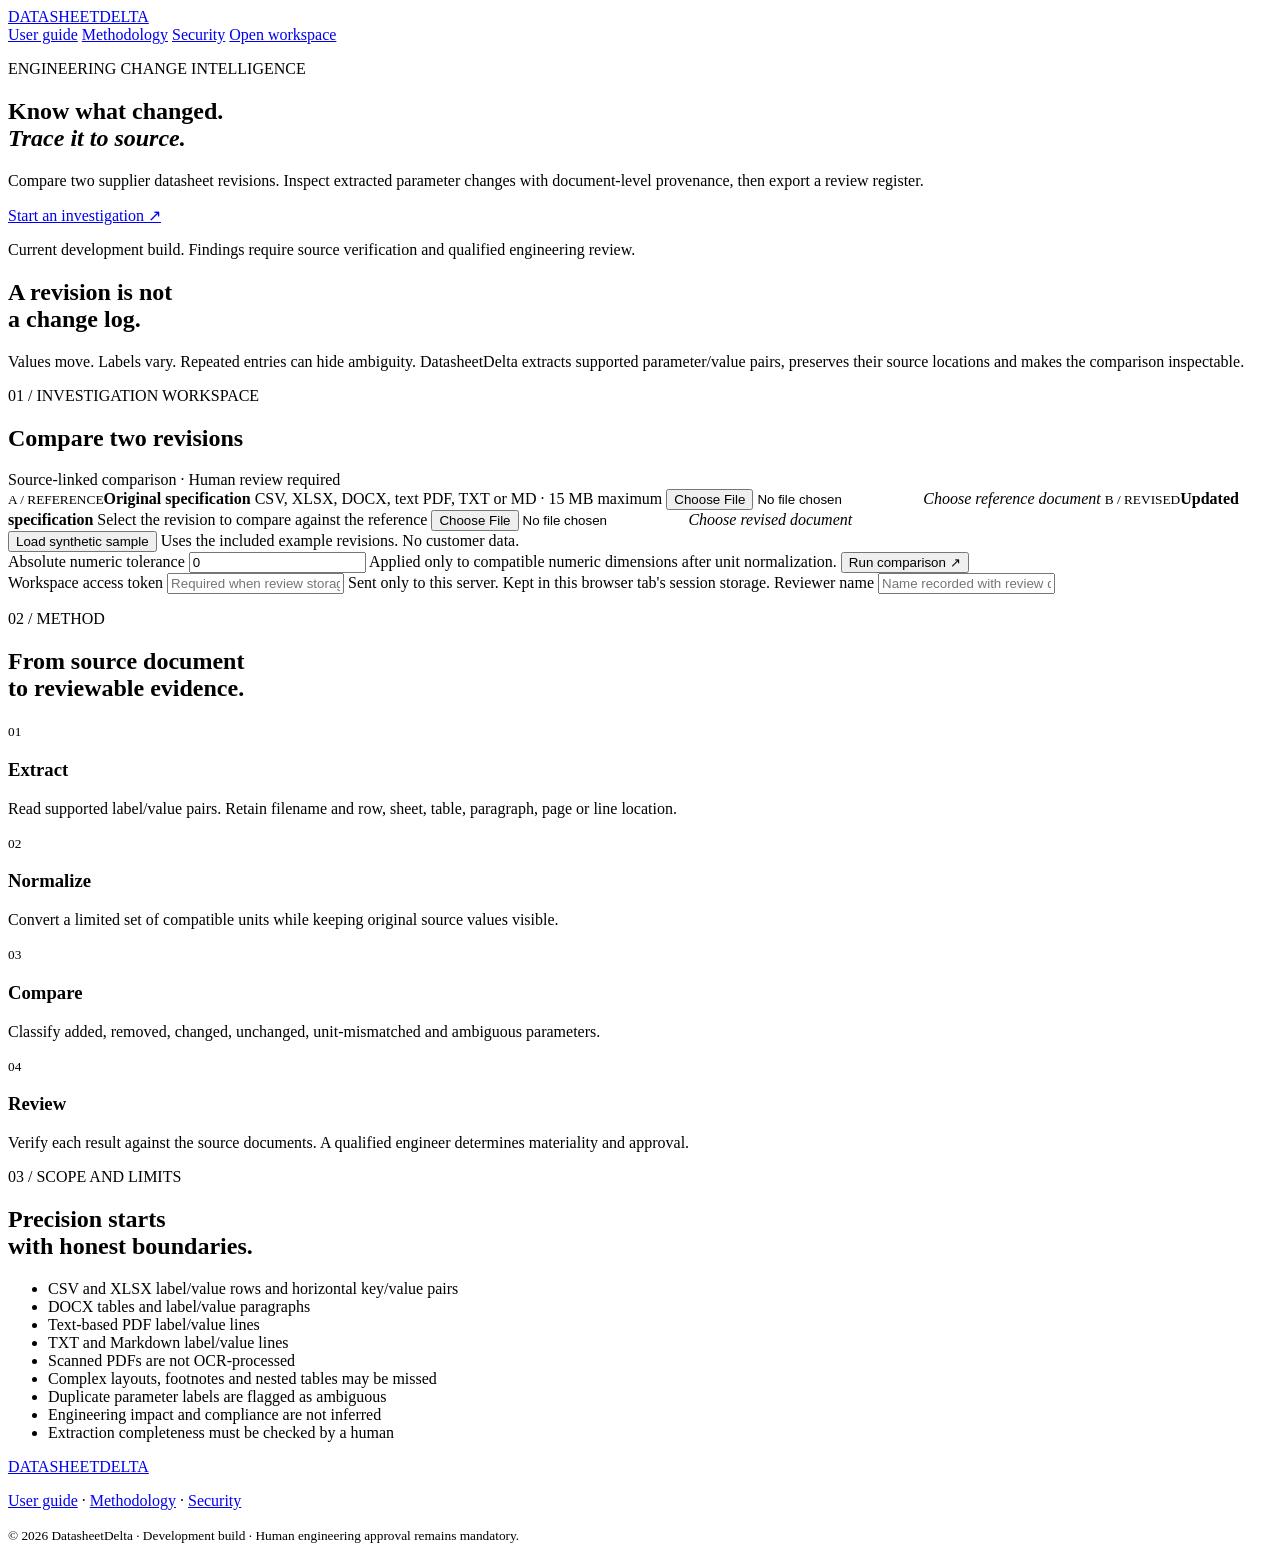
==== web/index.html @ 9d29e107 "Connect the product's documentation pages in global navigation" ====
<!doctype html>
<html lang="en">
<head>
  <meta charset="utf-8">
  <meta name="viewport" content="width=device-width,initial-scale=1">
  <meta name="description" content="Investigate engineering specification revisions with source-linked parameter comparisons.">
  <meta name="theme-color" content="#f3f0e7">
  <title>DatasheetDelta — Engineering Change Intelligence</title>
  <link rel="stylesheet" href="/styles.css">
</head>
<body>
<header>
  <a class="brand" href="/" aria-label="DatasheetDelta home">DATASHEET<span>DELTA</span></a>
  <nav aria-label="Main navigation">
    <a href="/guide.html">User guide</a>
    <a href="/methodology.html">Methodology</a>
    <a href="/security.html">Security</a>
    <a class="nav-cta" href="#workspace">Open workspace</a>
  </nav>
</header>
<main>
  <section class="hero">
    <p class="eyebrow">ENGINEERING CHANGE INTELLIGENCE</p>
    <h1>Know what changed.<br><i>Trace it to source.</i></h1>
    <p class="lede">Compare two supplier datasheet revisions. Inspect extracted parameter changes with document-level provenance, then export a review register.</p>
    <a class="primary" href="#workspace">Start an investigation ↗</a>
    <p class="micro">Current development build. Findings require source verification and qualified engineering review.</p>
  </section>

  <section class="statement">
    <h2>A revision is not<br>a change log.</h2>
    <p>Values move. Labels vary. Repeated entries can hide ambiguity. DatasheetDelta extracts supported parameter/value pairs, preserves their source locations and makes the comparison inspectable.</p>
  </section>

  <section id="workspace" class="workspace">
    <div class="section-head">
      <div><p class="eyebrow">01 / INVESTIGATION WORKSPACE</p><h2>Compare two revisions</h2></div>
      <span class="status">Source-linked comparison · Human review required</span>
    </div>
    <form id="form">
      <div class="uploads">
        <label class="upload">
          <small>A / REFERENCE</small><b>Original specification</b>
          <span>CSV, XLSX, DOCX, text PDF, TXT or MD · 15 MB maximum</span>
          <input name="reference" type="file" required accept=".csv,.xlsx,.docx,.pdf,.txt,.md">
          <em>Choose reference document</em>
        </label>
        <label class="upload">
          <small>B / REVISED</small><b>Updated specification</b>
          <span>Select the revision to compare against the reference</span>
          <input name="revised" type="file" required accept=".csv,.xlsx,.docx,.pdf,.txt,.md">
          <em>Choose revised document</em>
        </label>
      </div>
      <div class="sample-row">
        <button id="load-sample" type="button">Load synthetic sample</button>
        <span class="micro">Uses the included example revisions. No customer data.</span>
      </div>
      <div class="controls">
        <label>Absolute numeric tolerance
          <input name="tolerance" type="number" min="0" step="any" value="0" inputmode="decimal">
          <span class="micro">Applied only to compatible numeric dimensions after unit normalization.</span>
        </label>
        <button class="primary" type="submit">Run comparison ↗</button>
      </div>
      <div class="review-access">
        <label>Workspace access token
          <input id="access-token" type="password" autocomplete="off" placeholder="Required when review storage is enabled">
          <span class="micro">Sent only to this server. Kept in this browser tab's session storage.</span>
        </label>
        <label>Reviewer name
          <input id="reviewer-name" type="text" maxlength="120" placeholder="Name recorded with review decisions">
        </label>
      </div>
    </form>
    <p id="progress" role="status" aria-live="polite" hidden>Extracting supported fields and comparing evidence…</p>
    <p id="error" class="error" role="alert" hidden></p>
    <section id="results" aria-live="polite" hidden></section>
  </section>

  <section id="method" class="method">
    <p class="eyebrow">02 / METHOD</p>
    <h2>From source document<br>to reviewable evidence.</h2>
    <div class="steps">
      <article><small>01</small><h3>Extract</h3><p>Read supported label/value pairs. Retain filename and row, sheet, table, paragraph, page or line location.</p></article>
      <article><small>02</small><h3>Normalize</h3><p>Convert a limited set of compatible units while keeping original source values visible.</p></article>
      <article><small>03</small><h3>Compare</h3><p>Classify added, removed, changed, unchanged, unit-mismatched and ambiguous parameters.</p></article>
      <article><small>04</small><h3>Review</h3><p>Verify each result against the source documents. A qualified engineer determines materiality and approval.</p></article>
    </div>
  </section>

  <section id="scope" class="scope">
    <div><p class="eyebrow">03 / SCOPE AND LIMITS</p><h2>Precision starts<br>with honest boundaries.</h2></div>
    <ul>
      <li>CSV and XLSX label/value rows and horizontal key/value pairs</li>
      <li>DOCX tables and label/value paragraphs</li>
      <li>Text-based PDF label/value lines</li>
      <li>TXT and Markdown label/value lines</li>
      <li>Scanned PDFs are not OCR-processed</li>
      <li>Complex layouts, footnotes and nested tables may be missed</li>
      <li>Duplicate parameter labels are flagged as ambiguous</li>
      <li>Engineering impact and compliance are not inferred</li>
      <li>Extraction completeness must be checked by a human</li>
    </ul>
  </section>
</main>
<footer>
  <a class="brand" href="/">DATASHEET<span>DELTA</span></a>
  <p><a href="/guide.html">User guide</a> · <a href="/methodology.html">Methodology</a> · <a href="/security.html">Security</a></p>
  <small>© 2026 DatasheetDelta · Development build · Human engineering approval remains mandatory.</small>
</footer>
<script src="/app.js" defer></script>
</body>
</html>
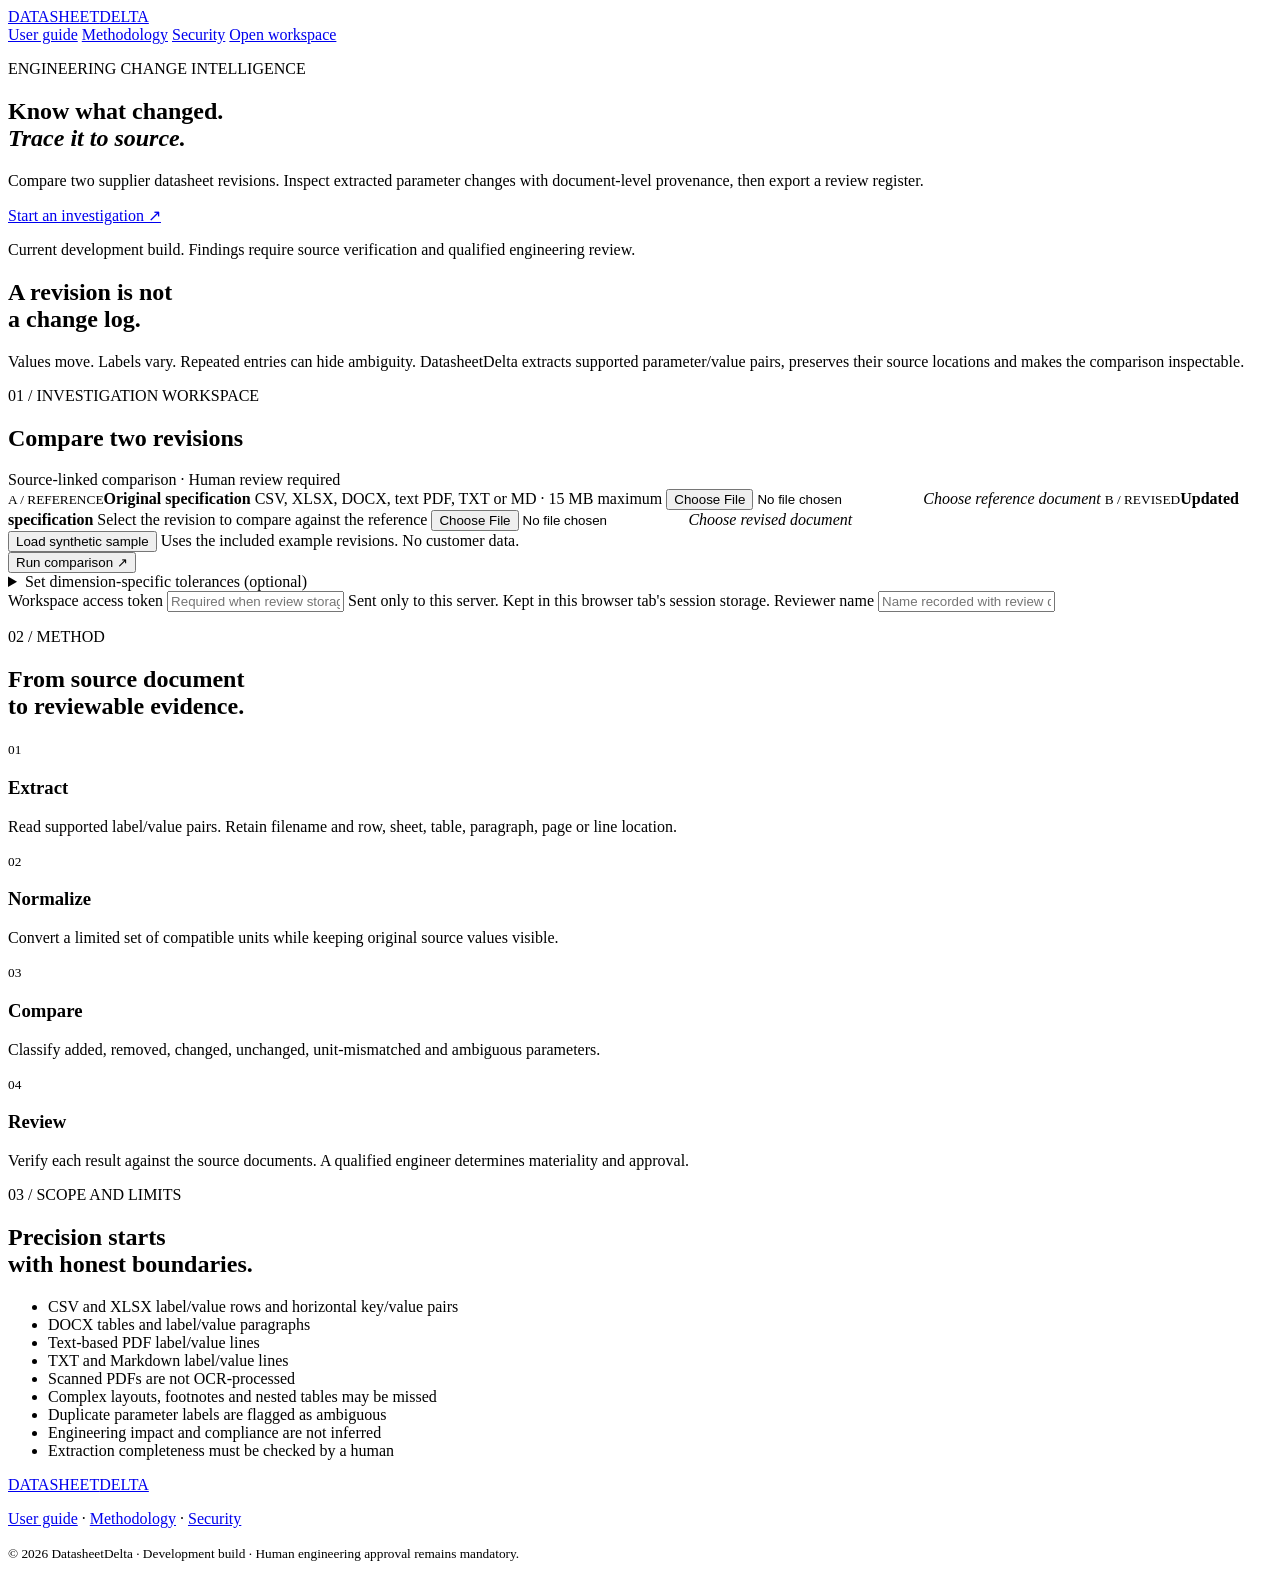
==== commit d0b49baf: "Replace misleading global tolerance with per-dimension controls" ====
--- a/web/index.html
+++ b/web/index.html
@@ -57,12 +57,24 @@
         <span class="micro">Uses the included example revisions. No customer data.</span>
       </div>
       <div class="controls">
-        <label>Absolute numeric tolerance
-          <input name="tolerance" type="number" min="0" step="any" value="0" inputmode="decimal">
-          <span class="micro">Applied only to compatible numeric dimensions after unit normalization.</span>
-        </label>
         <button class="primary" type="submit">Run comparison ↗</button>
       </div>
+      <details class="tolerance-settings">
+        <summary>Set dimension-specific tolerances (optional)</summary>
+        <p class="micro">Default is exact comparison. Tolerances apply only within the selected dimension; units shown are the normalization base units.</p>
+        <div class="tolerance-grid">
+          <label>Length · mm<input type="number" min="0" step="any" value="0" data-dimension-tolerance="length"></label>
+          <label>Pressure · Pa<input type="number" min="0" step="any" value="0" data-dimension-tolerance="pressure"></label>
+          <label>Voltage · V<input type="number" min="0" step="any" value="0" data-dimension-tolerance="voltage"></label>
+          <label>Current · A<input type="number" min="0" step="any" value="0" data-dimension-tolerance="current"></label>
+          <label>Power · W<input type="number" min="0" step="any" value="0" data-dimension-tolerance="power"></label>
+          <label>Frequency · Hz<input type="number" min="0" step="any" value="0" data-dimension-tolerance="frequency"></label>
+          <label>Mass · kg<input type="number" min="0" step="any" value="0" data-dimension-tolerance="mass"></label>
+          <label>Temperature · °C<input type="number" min="0" step="any" value="0" data-dimension-tolerance="temperature"></label>
+          <label>Percentage · points<input type="number" min="0" step="any" value="0" data-dimension-tolerance="percentage"></label>
+          <label>Unitless<input type="number" min="0" step="any" value="0" data-dimension-tolerance="unitless"></label>
+        </div>
+      </details>
       <div class="review-access">
         <label>Workspace access token
           <input id="access-token" type="password" autocomplete="off" placeholder="Required when review storage is enabled">
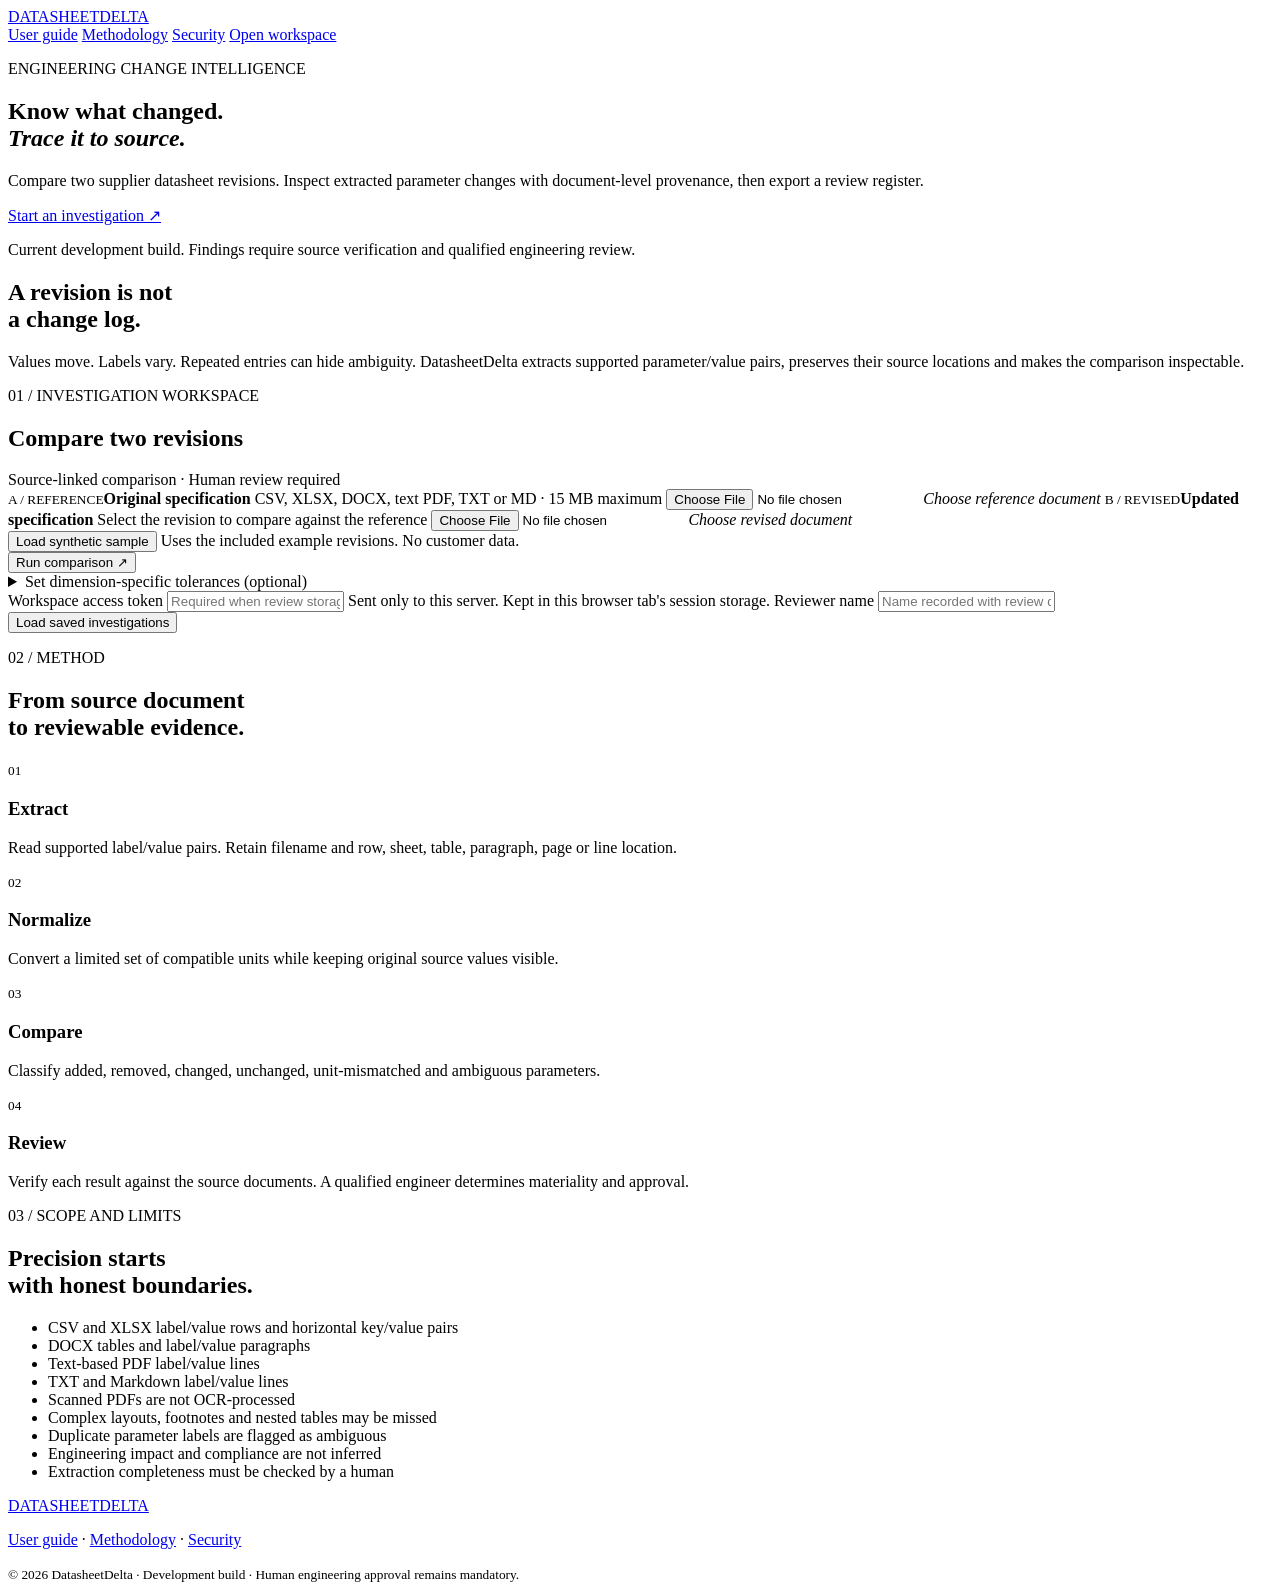
==== commit 52b23250: "Add a saved-investigations panel to the workspace" ====
--- a/web/index.html
+++ b/web/index.html
@@ -84,6 +84,10 @@
           <input id="reviewer-name" type="text" maxlength="120" placeholder="Name recorded with review decisions">
         </label>
       </div>
+      <div class="saved-investigations">
+        <button id="list-saved" type="button">Load saved investigations</button>
+        <div id="saved-list" hidden></div>
+      </div>
     </form>
     <p id="progress" role="status" aria-live="polite" hidden>Extracting supported fields and comparing evidence…</p>
     <p id="error" class="error" role="alert" hidden></p>
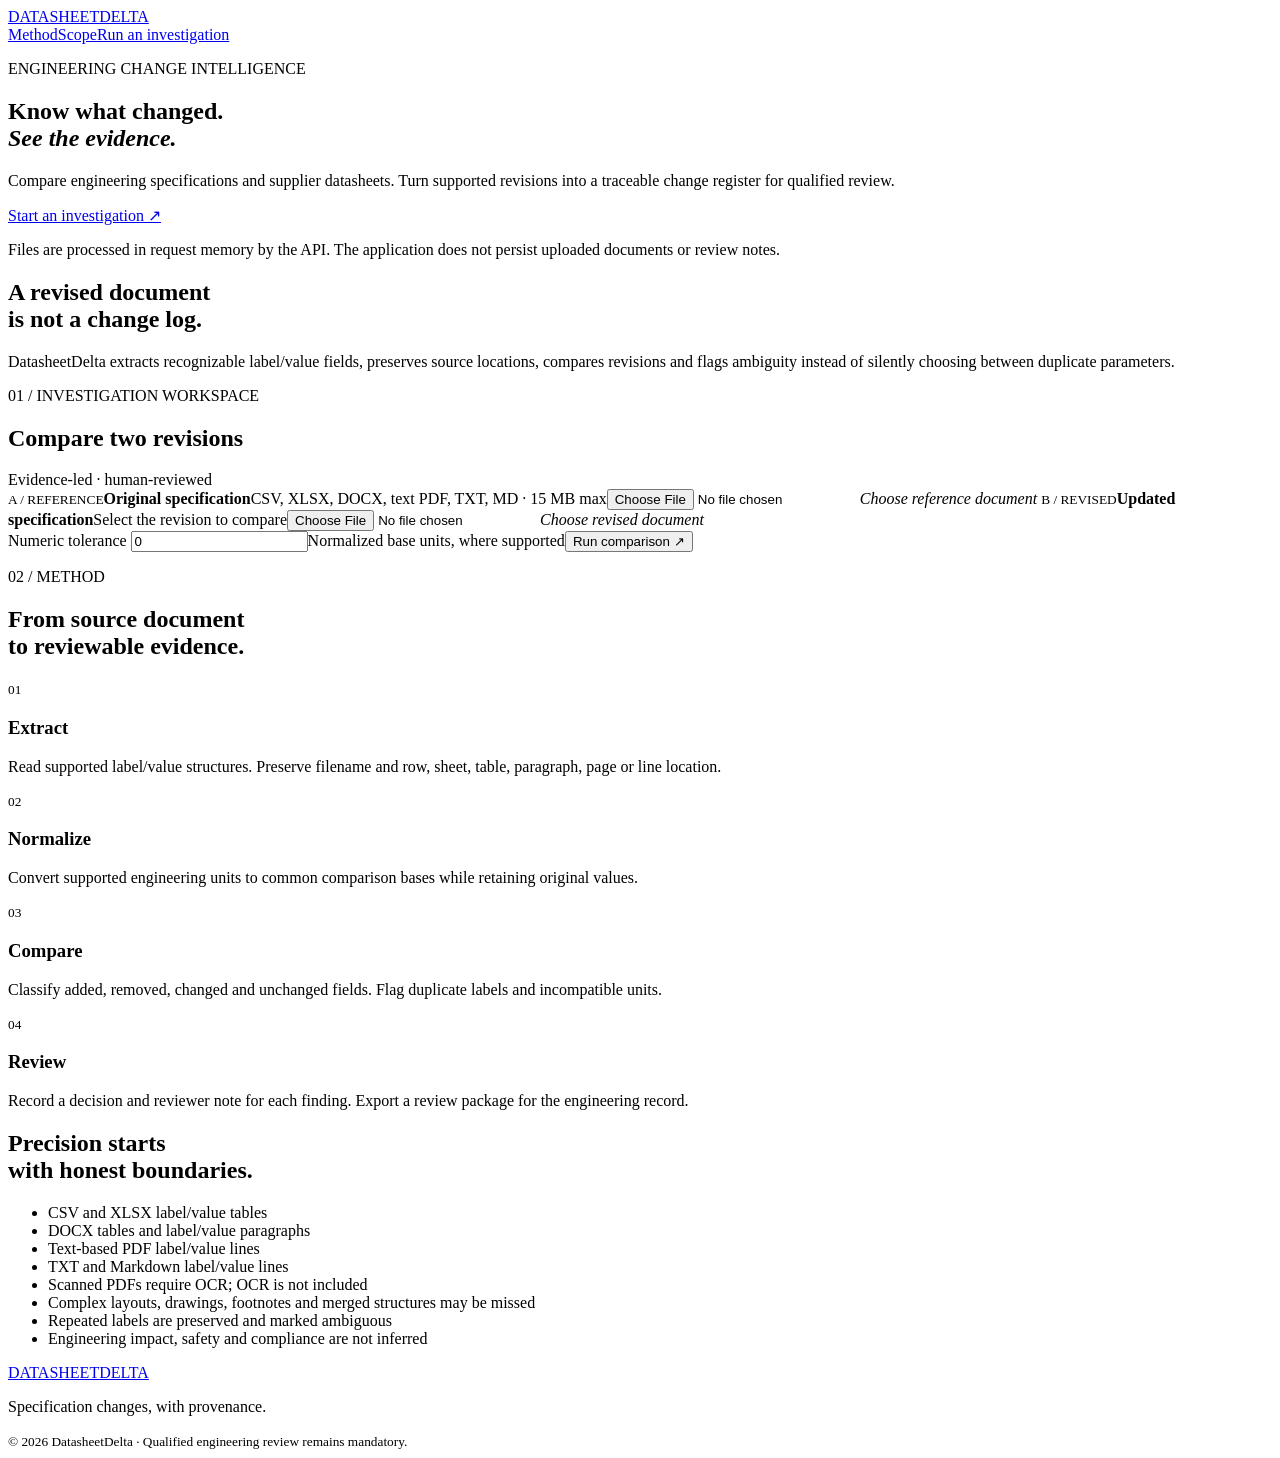
==== commit 232c9702: "Build evidence review workspace and annotated export" ====
--- a/web/index.html
+++ b/web/index.html
@@ -3,128 +3,47 @@
 <head>
   <meta charset="utf-8">
   <meta name="viewport" content="width=device-width,initial-scale=1">
-  <meta name="description" content="Investigate engineering specification revisions with source-linked parameter comparisons.">
+  <meta name="description" content="Evidence-led engineering specification revision comparison with traceable findings and human review.">
   <meta name="theme-color" content="#f3f0e7">
   <title>DatasheetDelta — Engineering Change Intelligence</title>
   <link rel="stylesheet" href="/styles.css">
 </head>
 <body>
-<header>
-  <a class="brand" href="/" aria-label="DatasheetDelta home">DATASHEET<span>DELTA</span></a>
-  <nav aria-label="Main navigation">
-    <a href="/guide.html">User guide</a>
-    <a href="/methodology.html">Methodology</a>
-    <a href="/security.html">Security</a>
-    <a class="nav-cta" href="#workspace">Open workspace</a>
-  </nav>
-</header>
+<header><a class="brand" href="/">DATASHEET<span>DELTA</span></a><nav><a href="#method">Method</a><a href="#scope">Scope</a><a class="nav-cta" href="#workspace">Run an investigation</a></nav></header>
 <main>
   <section class="hero">
     <p class="eyebrow">ENGINEERING CHANGE INTELLIGENCE</p>
-    <h1>Know what changed.<br><i>Trace it to source.</i></h1>
-    <p class="lede">Compare two supplier datasheet revisions. Inspect extracted parameter changes with document-level provenance, then export a review register.</p>
+    <h1>Know what changed.<br><i>See the evidence.</i></h1>
+    <p class="lede">Compare engineering specifications and supplier datasheets. Turn supported revisions into a traceable change register for qualified review.</p>
     <a class="primary" href="#workspace">Start an investigation ↗</a>
-    <p class="micro">Current development build. Findings require source verification and qualified engineering review.</p>
+    <p class="micro">Files are processed in request memory by the API. The application does not persist uploaded documents or review notes.</p>
   </section>
-
-  <section class="statement">
-    <h2>A revision is not<br>a change log.</h2>
-    <p>Values move. Labels vary. Repeated entries can hide ambiguity. DatasheetDelta extracts supported parameter/value pairs, preserves their source locations and makes the comparison inspectable.</p>
-  </section>
-
+  <section class="statement"><h2>A revised document<br>is not a change log.</h2><p>DatasheetDelta extracts recognizable label/value fields, preserves source locations, compares revisions and flags ambiguity instead of silently choosing between duplicate parameters.</p></section>
   <section id="workspace" class="workspace">
-    <div class="section-head">
-      <div><p class="eyebrow">01 / INVESTIGATION WORKSPACE</p><h2>Compare two revisions</h2></div>
-      <span class="status">Source-linked comparison · Human review required</span>
-    </div>
+    <div class="section-head"><div><p class="eyebrow">01 / INVESTIGATION WORKSPACE</p><h2>Compare two revisions</h2></div><span class="status">Evidence-led · human-reviewed</span></div>
     <form id="form">
       <div class="uploads">
-        <label class="upload">
-          <small>A / REFERENCE</small><b>Original specification</b>
-          <span>CSV, XLSX, DOCX, text PDF, TXT or MD · 15 MB maximum</span>
-          <input name="reference" type="file" required accept=".csv,.xlsx,.docx,.pdf,.txt,.md">
-          <em>Choose reference document</em>
-        </label>
-        <label class="upload">
-          <small>B / REVISED</small><b>Updated specification</b>
-          <span>Select the revision to compare against the reference</span>
-          <input name="revised" type="file" required accept=".csv,.xlsx,.docx,.pdf,.txt,.md">
-          <em>Choose revised document</em>
-        </label>
+        <label class="upload"><small>A / REFERENCE</small><b>Original specification</b><span>CSV, XLSX, DOCX, text PDF, TXT, MD · 15 MB max</span><input name="reference" type="file" required accept=".csv,.xlsx,.docx,.pdf,.txt,.md"><em>Choose reference document</em></label>
+        <label class="upload"><small>B / REVISED</small><b>Updated specification</b><span>Select the revision to compare</span><input name="revised" type="file" required accept=".csv,.xlsx,.docx,.pdf,.txt,.md"><em>Choose revised document</em></label>
       </div>
-      <div class="sample-row">
-        <button id="load-sample" type="button">Load synthetic sample</button>
-        <span class="micro">Uses the included example revisions. No customer data.</span>
-      </div>
-      <div class="controls">
-        <button class="primary" type="submit">Run comparison ↗</button>
-      </div>
-      <details class="tolerance-settings">
-        <summary>Set dimension-specific tolerances (optional)</summary>
-        <p class="micro">Default is exact comparison. Tolerances apply only within the selected dimension; units shown are the normalization base units.</p>
-        <div class="tolerance-grid">
-          <label>Length · mm<input type="number" min="0" step="any" value="0" data-dimension-tolerance="length"></label>
-          <label>Pressure · Pa<input type="number" min="0" step="any" value="0" data-dimension-tolerance="pressure"></label>
-          <label>Voltage · V<input type="number" min="0" step="any" value="0" data-dimension-tolerance="voltage"></label>
-          <label>Current · A<input type="number" min="0" step="any" value="0" data-dimension-tolerance="current"></label>
-          <label>Power · W<input type="number" min="0" step="any" value="0" data-dimension-tolerance="power"></label>
-          <label>Frequency · Hz<input type="number" min="0" step="any" value="0" data-dimension-tolerance="frequency"></label>
-          <label>Mass · kg<input type="number" min="0" step="any" value="0" data-dimension-tolerance="mass"></label>
-          <label>Temperature · °C<input type="number" min="0" step="any" value="0" data-dimension-tolerance="temperature"></label>
-          <label>Percentage · points<input type="number" min="0" step="any" value="0" data-dimension-tolerance="percentage"></label>
-          <label>Unitless<input type="number" min="0" step="any" value="0" data-dimension-tolerance="unitless"></label>
-        </div>
-      </details>
-      <div class="review-access">
-        <label>Workspace access token
-          <input id="access-token" type="password" autocomplete="off" placeholder="Required when review storage is enabled">
-          <span class="micro">Sent only to this server. Kept in this browser tab's session storage.</span>
-        </label>
-        <label>Reviewer name
-          <input id="reviewer-name" type="text" maxlength="120" placeholder="Name recorded with review decisions">
-        </label>
-      </div>
-      <div class="saved-investigations">
-        <button id="list-saved" type="button">Load saved investigations</button>
-        <div id="saved-list" hidden></div>
-      </div>
+      <div class="controls"><label>Numeric tolerance <input name="tolerance" type="number" min="0" step="any" value="0"><span class="micro">Normalized base units, where supported</span></label><button class="primary">Run comparison ↗</button></div>
     </form>
-    <p id="progress" role="status" aria-live="polite" hidden>Extracting supported fields and comparing evidence…</p>
+    <p id="progress" hidden>Extracting supported fields and comparing evidence…</p>
     <p id="error" class="error" role="alert" hidden></p>
-    <section id="results" aria-live="polite" hidden></section>
+    <section id="results" hidden></section>
   </section>
-
-  <section id="method" class="method">
-    <p class="eyebrow">02 / METHOD</p>
-    <h2>From source document<br>to reviewable evidence.</h2>
+  <section id="method" class="method"><p class="eyebrow">02 / METHOD</p><h2>From source document<br>to reviewable evidence.</h2>
     <div class="steps">
-      <article><small>01</small><h3>Extract</h3><p>Read supported label/value pairs. Retain filename and row, sheet, table, paragraph, page or line location.</p></article>
-      <article><small>02</small><h3>Normalize</h3><p>Convert a limited set of compatible units while keeping original source values visible.</p></article>
-      <article><small>03</small><h3>Compare</h3><p>Classify added, removed, changed, unchanged, unit-mismatched and ambiguous parameters.</p></article>
-      <article><small>04</small><h3>Review</h3><p>Verify each result against the source documents. A qualified engineer determines materiality and approval.</p></article>
+      <article><small>01</small><h3>Extract</h3><p>Read supported label/value structures. Preserve filename and row, sheet, table, paragraph, page or line location.</p></article>
+      <article><small>02</small><h3>Normalize</h3><p>Convert supported engineering units to common comparison bases while retaining original values.</p></article>
+      <article><small>03</small><h3>Compare</h3><p>Classify added, removed, changed and unchanged fields. Flag duplicate labels and incompatible units.</p></article>
+      <article><small>04</small><h3>Review</h3><p>Record a decision and reviewer note for each finding. Export a review package for the engineering record.</p></article>
     </div>
   </section>
-
-  <section id="scope" class="scope">
-    <div><p class="eyebrow">03 / SCOPE AND LIMITS</p><h2>Precision starts<br>with honest boundaries.</h2></div>
-    <ul>
-      <li>CSV and XLSX label/value rows and horizontal key/value pairs</li>
-      <li>DOCX tables and label/value paragraphs</li>
-      <li>Text-based PDF label/value lines</li>
-      <li>TXT and Markdown label/value lines</li>
-      <li>Scanned PDFs are not OCR-processed</li>
-      <li>Complex layouts, footnotes and nested tables may be missed</li>
-      <li>Duplicate parameter labels are flagged as ambiguous</li>
-      <li>Engineering impact and compliance are not inferred</li>
-      <li>Extraction completeness must be checked by a human</li>
-    </ul>
-  </section>
+  <section id="scope" class="scope"><h2>Precision starts<br>with honest boundaries.</h2><ul>
+    <li>CSV and XLSX label/value tables</li><li>DOCX tables and label/value paragraphs</li><li>Text-based PDF label/value lines</li><li>TXT and Markdown label/value lines</li><li>Scanned PDFs require OCR; OCR is not included</li><li>Complex layouts, drawings, footnotes and merged structures may be missed</li><li>Repeated labels are preserved and marked ambiguous</li><li>Engineering impact, safety and compliance are not inferred</li>
+  </ul></section>
 </main>
-<footer>
-  <a class="brand" href="/">DATASHEET<span>DELTA</span></a>
-  <p><a href="/guide.html">User guide</a> · <a href="/methodology.html">Methodology</a> · <a href="/security.html">Security</a></p>
-  <small>© 2026 DatasheetDelta · Development build · Human engineering approval remains mandatory.</small>
-</footer>
-<script src="/app.js" defer></script>
-</body>
-</html>
+<footer><a class="brand" href="/">DATASHEET<span>DELTA</span></a><p>Specification changes, with provenance.</p><small>© 2026 DatasheetDelta · Qualified engineering review remains mandatory.</small></footer>
+<script src="/app.js"></script>
+</body></html>
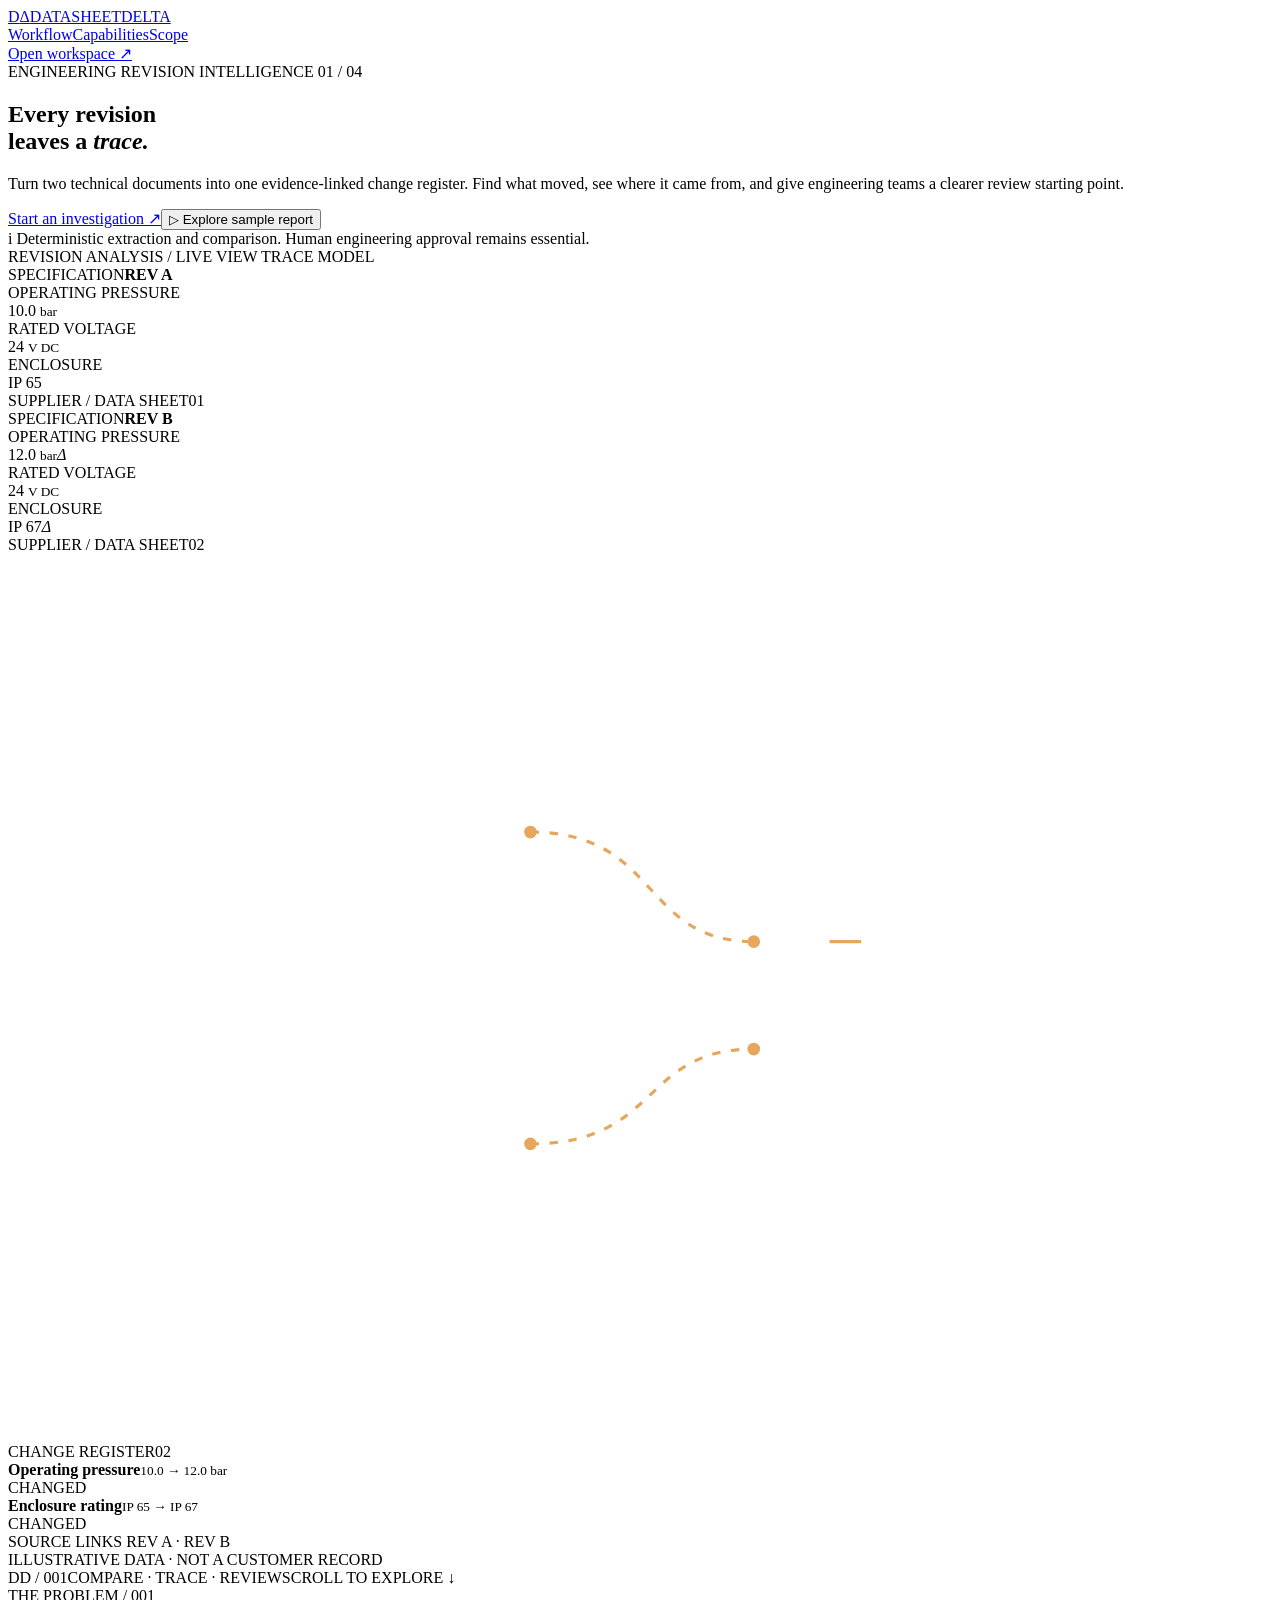
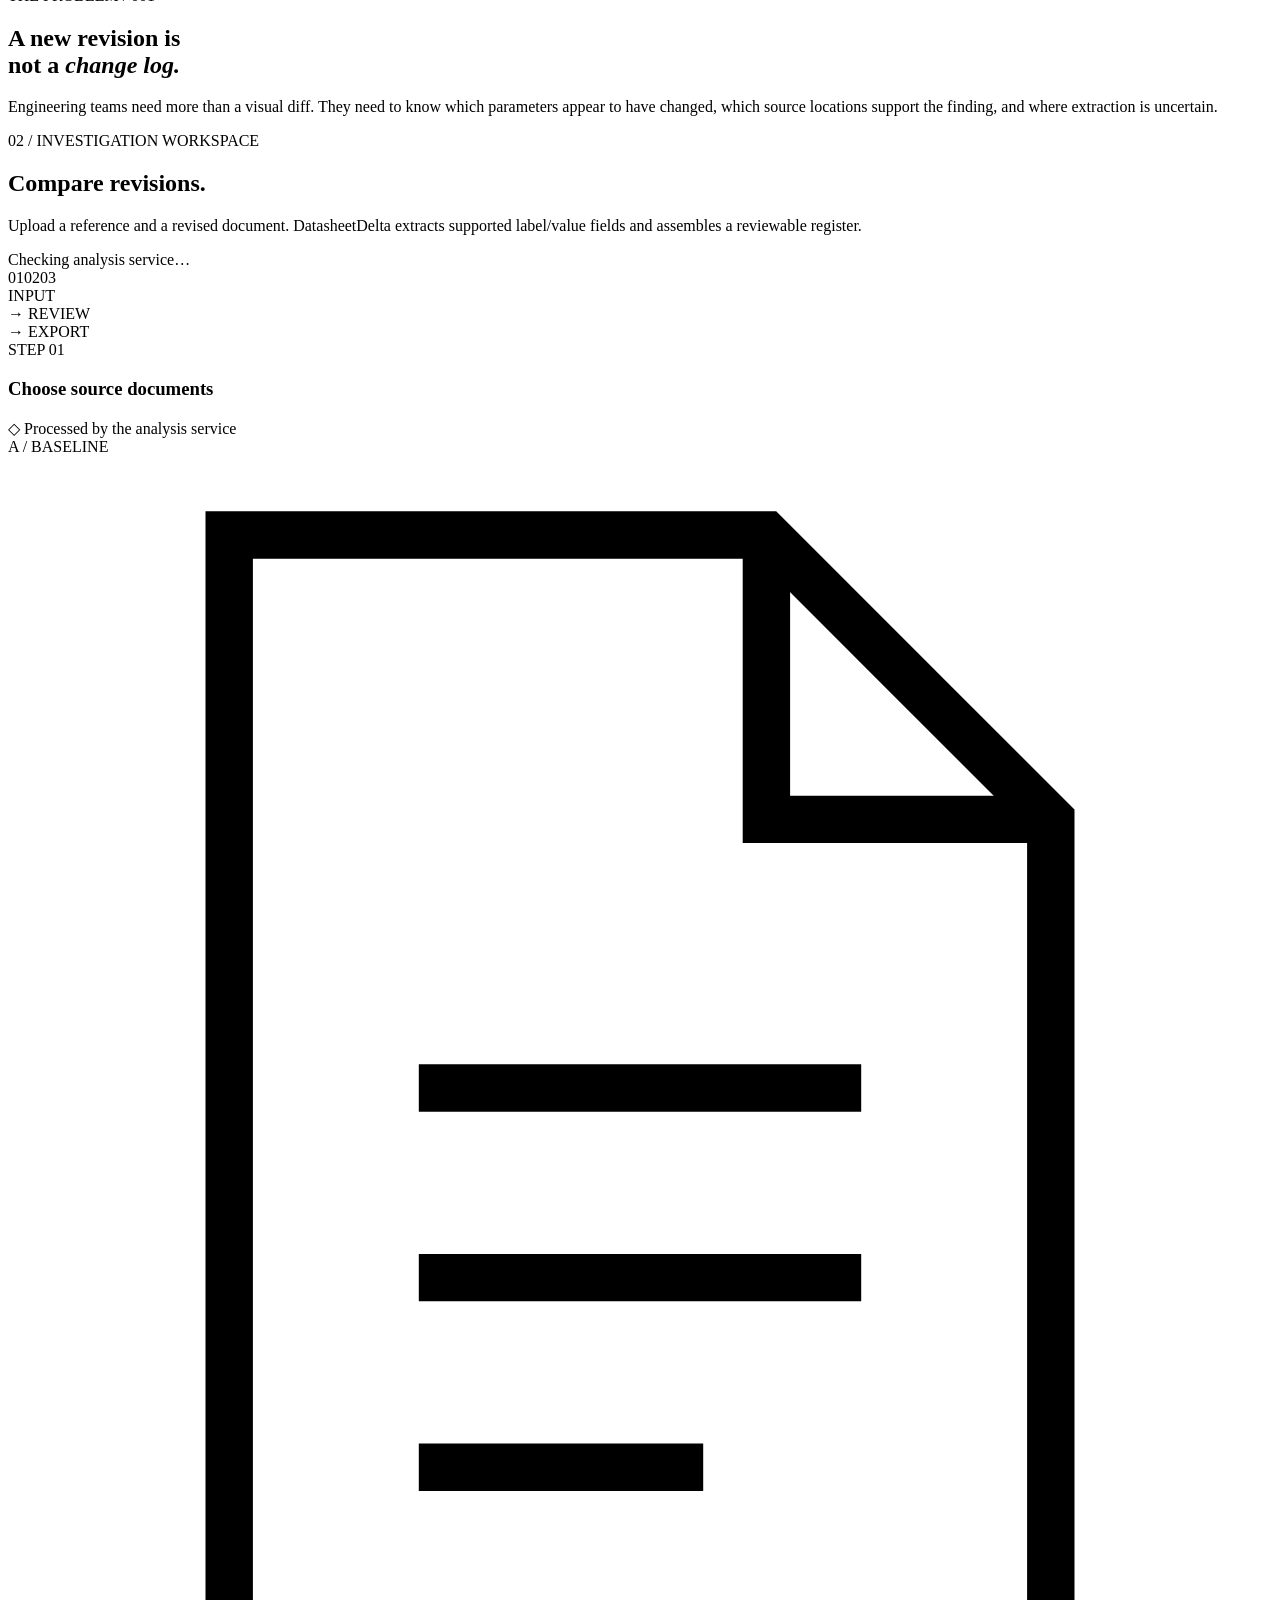
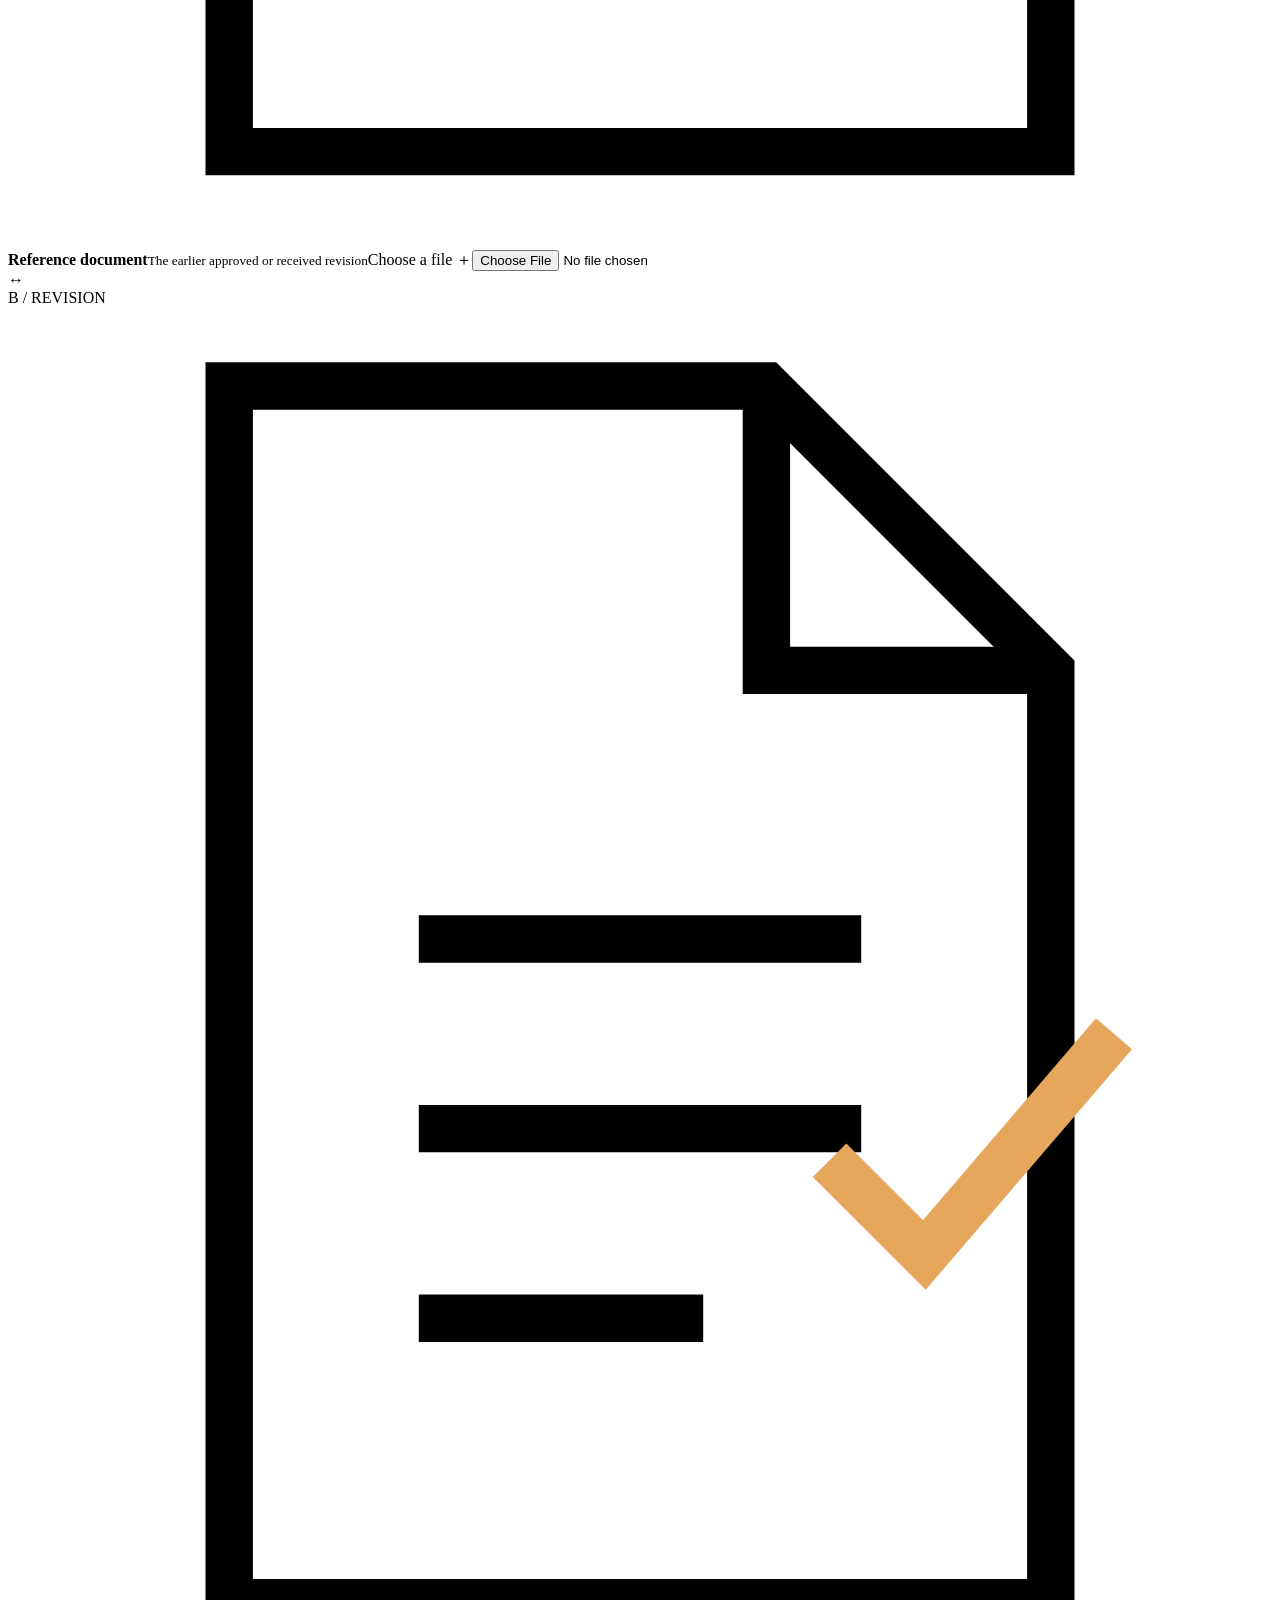
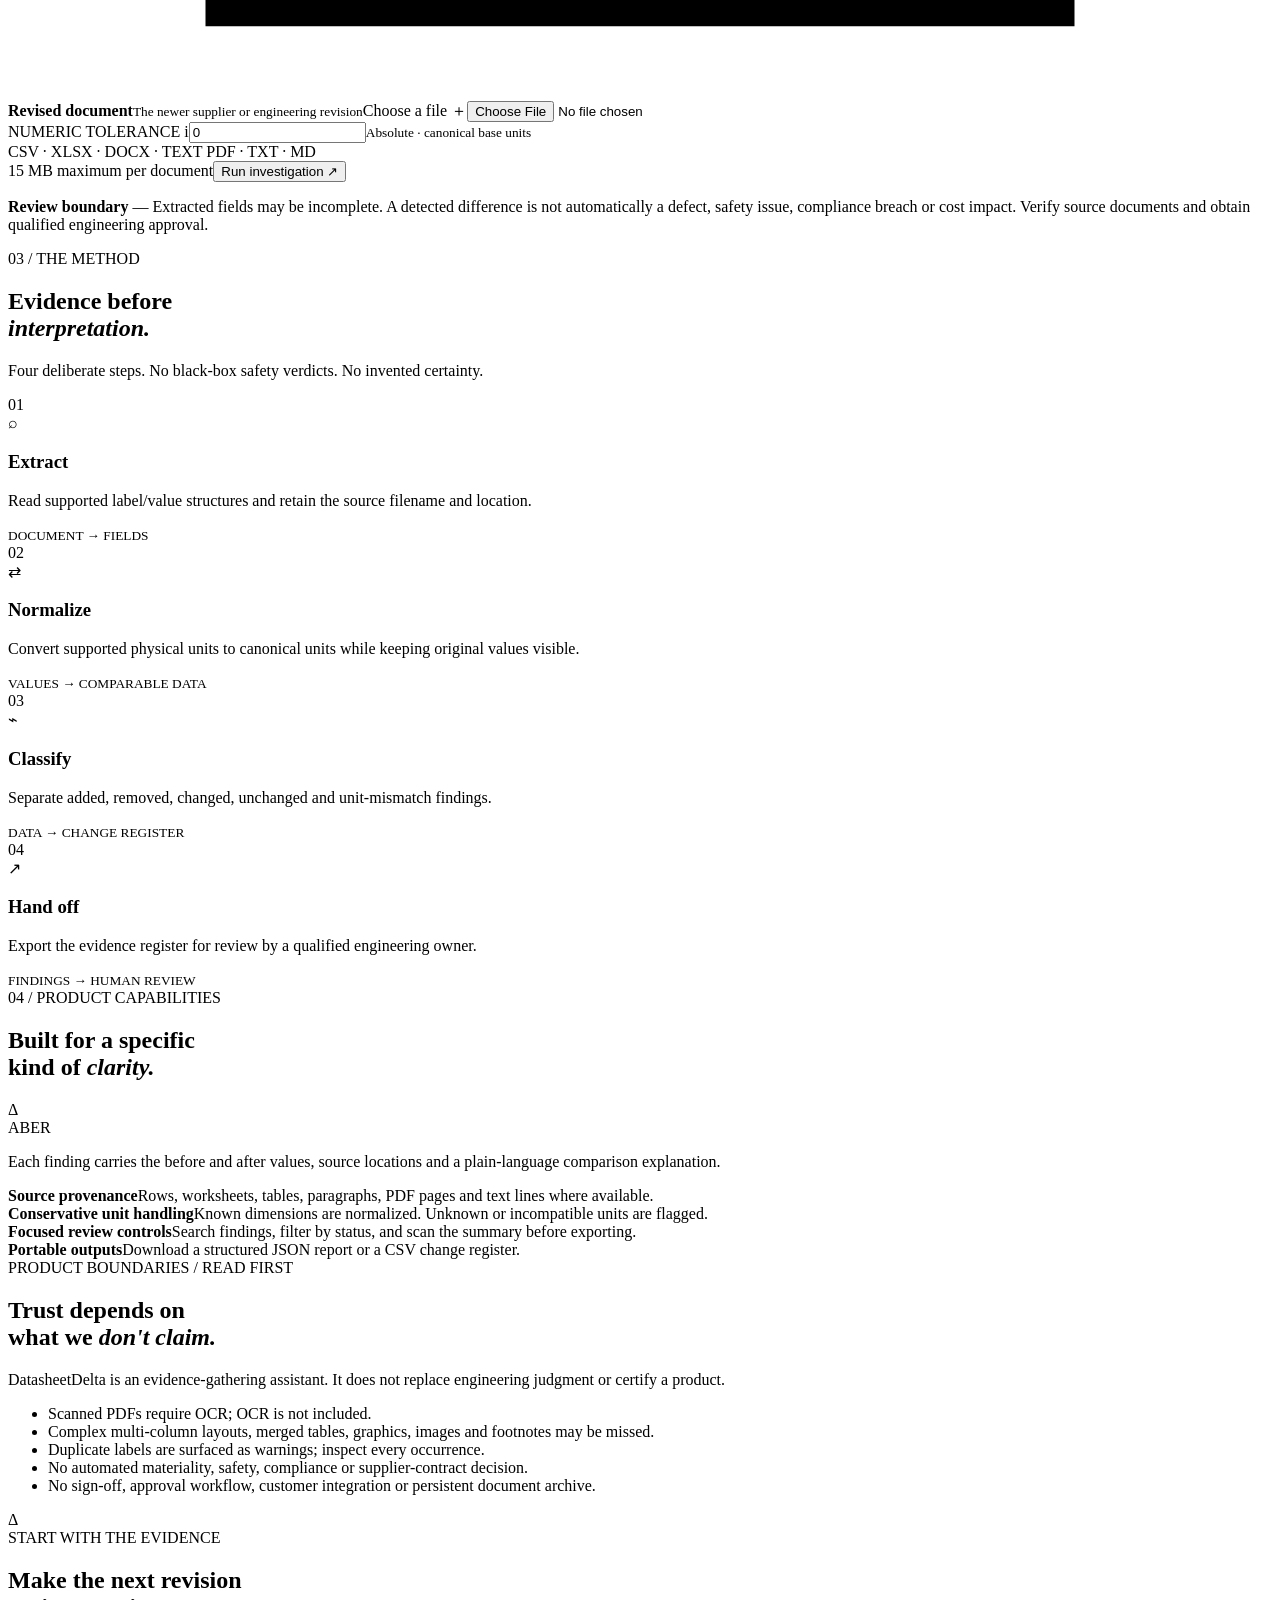
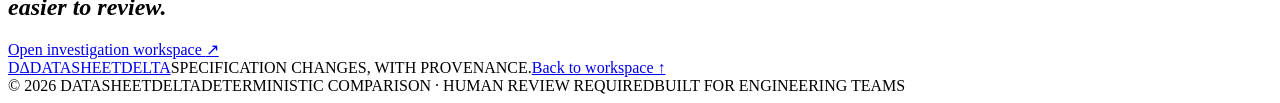
==== commit 55530e5b: "Build production investigation workspace and deployment wiring" ====
--- a/web/index.html
+++ b/web/index.html
@@ -1,49 +1,92 @@
 <!doctype html>
 <html lang="en">
 <head>
-  <meta charset="utf-8">
-  <meta name="viewport" content="width=device-width,initial-scale=1">
-  <meta name="description" content="Evidence-led engineering specification revision comparison with traceable findings and human review.">
-  <meta name="theme-color" content="#f3f0e7">
-  <title>DatasheetDelta — Engineering Change Intelligence</title>
+  <meta charset="utf-8"><meta name="viewport" content="width=device-width,initial-scale=1">
+  <meta name="theme-color" content="#101719">
+  <meta name="description" content="Compare engineering datasheet revisions. Trace every extracted change to its source and hand a structured register to engineering review.">
+  <title>DatasheetDelta — Engineering revision intelligence</title>
+  <link rel="preconnect" href="https://fonts.googleapis.com"><link rel="preconnect" href="https://fonts.gstatic.com" crossorigin>
+  <link href="https://fonts.googleapis.com/css2?family=DM+Mono:wght@400;500&family=DM+Sans:wght@400;500;600;700&family=Manrope:wght@400;500;600;700;800&display=swap" rel="stylesheet">
   <link rel="stylesheet" href="/styles.css">
 </head>
 <body>
-<header><a class="brand" href="/">DATASHEET<span>DELTA</span></a><nav><a href="#method">Method</a><a href="#scope">Scope</a><a class="nav-cta" href="#workspace">Run an investigation</a></nav></header>
-<main>
-  <section class="hero">
-    <p class="eyebrow">ENGINEERING CHANGE INTELLIGENCE</p>
-    <h1>Know what changed.<br><i>See the evidence.</i></h1>
-    <p class="lede">Compare engineering specifications and supplier datasheets. Turn supported revisions into a traceable change register for qualified review.</p>
-    <a class="primary" href="#workspace">Start an investigation ↗</a>
-    <p class="micro">Files are processed in request memory by the API. The application does not persist uploaded documents or review notes.</p>
-  </section>
-  <section class="statement"><h2>A revised document<br>is not a change log.</h2><p>DatasheetDelta extracts recognizable label/value fields, preserves source locations, compares revisions and flags ambiguity instead of silently choosing between duplicate parameters.</p></section>
-  <section id="workspace" class="workspace">
-    <div class="section-head"><div><p class="eyebrow">01 / INVESTIGATION WORKSPACE</p><h2>Compare two revisions</h2></div><span class="status">Evidence-led · human-reviewed</span></div>
-    <form id="form">
-      <div class="uploads">
-        <label class="upload"><small>A / REFERENCE</small><b>Original specification</b><span>CSV, XLSX, DOCX, text PDF, TXT, MD · 15 MB max</span><input name="reference" type="file" required accept=".csv,.xlsx,.docx,.pdf,.txt,.md"><em>Choose reference document</em></label>
-        <label class="upload"><small>B / REVISED</small><b>Updated specification</b><span>Select the revision to compare</span><input name="revised" type="file" required accept=".csv,.xlsx,.docx,.pdf,.txt,.md"><em>Choose revised document</em></label>
+  <div class="grain" aria-hidden="true"></div>
+  <header class="topbar">
+    <a class="brand" href="/" aria-label="DatasheetDelta home"><span class="brand-mark">D<span>Δ</span></span><span class="brand-name">DATASHEET<span>DELTA</span></span></a>
+    <nav class="nav-links" aria-label="Main navigation"><a href="#workflow">Workflow</a><a href="#capabilities">Capabilities</a><a href="#limits">Scope</a></nav>
+    <a class="top-cta" href="#workspace">Open workspace <span>↗</span></a>
+  </header>
+  <main>
+    <section class="hero">
+      <div class="hero-copy">
+        <div class="eyebrow"><span class="live-dot"></span> ENGINEERING REVISION INTELLIGENCE <span class="eyebrow-line"></span> 01 / 04</div>
+        <h1>Every revision<br>leaves a <em>trace.</em></h1>
+        <p class="hero-lede">Turn two technical documents into one evidence-linked change register. Find what moved, see where it came from, and give engineering teams a clearer review starting point.</p>
+        <div class="hero-actions"><a class="button button-primary" href="#workspace">Start an investigation <span>↗</span></a><button class="button button-quiet" id="load-sample" type="button"><span class="play-icon">▷</span> Explore sample report</button></div>
+        <div class="hero-footnote"><span class="footnote-mark">i</span> Deterministic extraction and comparison. Human engineering approval remains essential.</div>
       </div>
-      <div class="controls"><label>Numeric tolerance <input name="tolerance" type="number" min="0" step="any" value="0"><span class="micro">Normalized base units, where supported</span></label><button class="primary">Run comparison ↗</button></div>
-    </form>
-    <p id="progress" hidden>Extracting supported fields and comparing evidence…</p>
-    <p id="error" class="error" role="alert" hidden></p>
-    <section id="results" hidden></section>
-  </section>
-  <section id="method" class="method"><p class="eyebrow">02 / METHOD</p><h2>From source document<br>to reviewable evidence.</h2>
-    <div class="steps">
-      <article><small>01</small><h3>Extract</h3><p>Read supported label/value structures. Preserve filename and row, sheet, table, paragraph, page or line location.</p></article>
-      <article><small>02</small><h3>Normalize</h3><p>Convert supported engineering units to common comparison bases while retaining original values.</p></article>
-      <article><small>03</small><h3>Compare</h3><p>Classify added, removed, changed and unchanged fields. Flag duplicate labels and incompatible units.</p></article>
-      <article><small>04</small><h3>Review</h3><p>Record a decision and reviewer note for each finding. Export a review package for the engineering record.</p></article>
-    </div>
-  </section>
-  <section id="scope" class="scope"><h2>Precision starts<br>with honest boundaries.</h2><ul>
-    <li>CSV and XLSX label/value tables</li><li>DOCX tables and label/value paragraphs</li><li>Text-based PDF label/value lines</li><li>TXT and Markdown label/value lines</li><li>Scanned PDFs require OCR; OCR is not included</li><li>Complex layouts, drawings, footnotes and merged structures may be missed</li><li>Repeated labels are preserved and marked ambiguous</li><li>Engineering impact, safety and compliance are not inferred</li>
-  </ul></section>
-</main>
-<footer><a class="brand" href="/">DATASHEET<span>DELTA</span></a><p>Specification changes, with provenance.</p><small>© 2026 DatasheetDelta · Qualified engineering review remains mandatory.</small></footer>
-<script src="/app.js"></script>
+      <div class="hero-visual" aria-label="Illustration of two document revisions feeding an evidence-linked change register">
+        <div class="visual-top"><span>REVISION ANALYSIS / LIVE VIEW</span><span class="visual-state"><i></i> TRACE MODEL</span></div>
+        <div class="document doc-a">
+          <div class="doc-head"><span>SPECIFICATION</span><b>REV  A</b></div><div class="doc-rule"></div>
+          <div class="doc-label">OPERATING PRESSURE</div><div class="doc-value">10.0 <small>bar</small></div>
+          <div class="doc-label">RATED VOLTAGE</div><div class="doc-value">24 <small>V DC</small></div>
+          <div class="doc-label">ENCLOSURE</div><div class="doc-value">IP 65</div>
+          <div class="doc-footer"><span>SUPPLIER / DATA SHEET</span><span>01</span></div>
+        </div>
+        <div class="document doc-b">
+          <div class="doc-head"><span>SPECIFICATION</span><b>REV  B</b></div><div class="doc-rule"></div>
+          <div class="doc-label">OPERATING PRESSURE</div><div class="doc-value changed">12.0 <small>bar</small><i>Δ</i></div>
+          <div class="doc-label">RATED VOLTAGE</div><div class="doc-value">24 <small>V DC</small></div>
+          <div class="doc-label">ENCLOSURE</div><div class="doc-value changed">IP 67<i>Δ</i></div>
+          <div class="doc-footer"><span>SUPPLIER / DATA SHEET</span><span>02</span></div>
+        </div>
+        <svg class="trace-lines" viewBox="0 0 600 420" fill="none" aria-hidden="true"><path d="M248 132 C310 132 300 184 354 184" stroke="#e6a65c" stroke-width="1.5" stroke-dasharray="4 5"/><path d="M390 184 L405 184" stroke="#e6a65c" stroke-width="1.5"/><path d="M248 280 C310 280 300 235 354 235" stroke="#e6a65c" stroke-width="1.5" stroke-dasharray="4 5"/><circle cx="248" cy="132" r="3" fill="#e6a65c"/><circle cx="248" cy="280" r="3" fill="#e6a65c"/><circle cx="354" cy="184" r="3" fill="#e6a65c"/><circle cx="354" cy="235" r="3" fill="#e6a65c"/></svg>
+        <div class="delta-card"><div class="delta-head"><span>CHANGE REGISTER</span><span class="delta-count">02</span></div><div class="delta-row"><i class="delta-bar"></i><div><b>Operating pressure</b><small>10.0 → 12.0 bar</small></div><span class="delta-tag">CHANGED</span></div><div class="delta-row"><i class="delta-bar"></i><div><b>Enclosure rating</b><small>IP 65 → IP 67</small></div><span class="delta-tag">CHANGED</span></div><div class="delta-source">SOURCE LINKS <span>REV A · REV B</span></div></div>
+        <div class="visual-caption">ILLUSTRATIVE DATA · NOT A CUSTOMER RECORD</div>
+      </div>
+      <div class="hero-index"><span>DD / 001</span><span>COMPARE · TRACE · REVIEW</span><span>SCROLL TO EXPLORE ↓</span></div>
+    </section>
+
+    <section class="manifesto">
+      <div class="section-kicker">THE PROBLEM / 001</div>
+      <h2>A new revision is<br>not a <em>change log.</em></h2>
+      <p>Engineering teams need more than a visual diff. They need to know which parameters appear to have changed, which source locations support the finding, and where extraction is uncertain.</p>
+    </section>
+
+    <section class="workspace-section" id="workspace">
+      <div class="workspace-heading"><div><div class="eyebrow">02 / INVESTIGATION WORKSPACE</div><h2>Compare revisions.</h2><p>Upload a reference and a revised document. DatasheetDelta extracts supported label/value fields and assembles a reviewable register.</p></div><div class="api-indicator" id="api-indicator"><i></i><span>Checking analysis service…</span></div></div>
+      <div class="workspace-shell">
+        <div class="workspace-rail"><span class="rail-number active">01</span><span class="rail-line"></span><span class="rail-number">02</span><span class="rail-line"></span><span class="rail-number">03</span><div class="rail-label">INPUT<br>→ REVIEW<br>→ EXPORT</div></div>
+        <div class="workspace-main">
+          <div class="step-title"><div><span class="step-kicker">STEP 01</span><h3>Choose source documents</h3></div><span class="secure-note"><span>◇</span> Processed by the analysis service</span></div>
+          <form id="form">
+            <div class="file-grid">
+              <label class="file-card" for="reference"><span class="file-index">A / BASELINE</span><span class="file-icon"><svg viewBox="0 0 40 44" fill="none"><path d="M7 2.5h17l9 9V41H7V2.5Z" stroke="currentColor" stroke-width="1.5"/><path d="M24 2.5v9h9M13 20h14M13 26h14M13 32h9" stroke="currentColor" stroke-width="1.5"/></svg></span><b>Reference document</b><small>The earlier approved or received revision</small><span class="file-choice" id="reference-label">Choose a file <span>＋</span></span><input id="reference" name="reference" type="file" required accept=".csv,.xlsx,.docx,.pdf,.txt,.md"></label>
+              <div class="swap-mark" aria-hidden="true">↔</div>
+              <label class="file-card" for="revised"><span class="file-index">B / REVISION</span><span class="file-icon"><svg viewBox="0 0 40 44" fill="none"><path d="M7 2.5h17l9 9V41H7V2.5Z" stroke="currentColor" stroke-width="1.5"/><path d="M24 2.5v9h9M13 20h14M13 26h14M13 32h9" stroke="currentColor" stroke-width="1.5"/><path d="m26 27 3 3 6-7" stroke="#e6a65c" stroke-width="1.5"/></svg></span><b>Revised document</b><small>The newer supplier or engineering revision</small><span class="file-choice" id="revised-label">Choose a file <span>＋</span></span><input id="revised" name="revised" type="file" required accept=".csv,.xlsx,.docx,.pdf,.txt,.md"></label>
+            </div>
+            <div class="form-bottom"><label class="tolerance-field">NUMERIC TOLERANCE <span class="tooltip" title="Absolute tolerance in canonical base units. Use zero for mixed-dimension comparisons.">i</span><input name="tolerance" type="number" min="0" step="any" value="0"><small>Absolute · canonical base units</small></label><div class="submit-group"><span>CSV · XLSX · DOCX · TEXT PDF · TXT · MD<br>15 MB maximum per document</span><button class="button button-primary" type="submit" id="run-button">Run investigation <span>↗</span></button></div></div>
+          </form>
+          <div class="progress-panel" id="progress" hidden><span class="spinner"></span><div><b>Reading revision evidence</b><small>Extracting supported fields and comparing values…</small></div></div>
+          <div class="error-panel" id="error" role="alert" hidden></div>
+          <section id="results" class="results" hidden aria-live="polite"></section>
+        </div>
+      </div>
+      <p class="workspace-disclaimer"><b>Review boundary</b> — Extracted fields may be incomplete. A detected difference is not automatically a defect, safety issue, compliance breach or cost impact. Verify source documents and obtain qualified engineering approval.</p>
+    </section>
+
+    <section class="workflow-section" id="workflow">
+      <div class="section-kicker">03 / THE METHOD</div><div class="workflow-heading"><h2>Evidence before<br><em>interpretation.</em></h2><p>Four deliberate steps. No black-box safety verdicts. No invented certainty.</p></div>
+      <div class="workflow-grid"><article><span>01</span><div class="workflow-symbol">⌕</div><h3>Extract</h3><p>Read supported label/value structures and retain the source filename and location.</p><small>DOCUMENT → FIELDS</small></article><article><span>02</span><div class="workflow-symbol">⇄</div><h3>Normalize</h3><p>Convert supported physical units to canonical units while keeping original values visible.</p><small>VALUES → COMPARABLE DATA</small></article><article><span>03</span><div class="workflow-symbol">⌁</div><h3>Classify</h3><p>Separate added, removed, changed, unchanged and unit-mismatch findings.</p><small>DATA → CHANGE REGISTER</small></article><article><span>04</span><div class="workflow-symbol">↗</div><h3>Hand off</h3><p>Export the evidence register for review by a qualified engineering owner.</p><small>FINDINGS → HUMAN REVIEW</small></article></div>
+    </section>
+
+    <section class="capabilities-section" id="capabilities"><div class="section-kicker">04 / PRODUCT CAPABILITIES</div><h2>Built for a specific<br>kind of <em>clarity.</em></h2><div class="capability-layout"><div class="capability-lead"><div class="capability-graphic"><div class="graphic-ring ring-one"></div><div class="graphic-ring ring-two"></div><div class="graphic-core">Δ</div><span class="graphic-node node-a">A</span><span class="graphic-node node-b">B</span><span class="graphic-node node-c">E</span><span class="graphic-node node-d">R</span></div><p>Each finding carries the before and after values, source locations and a plain-language comparison explanation.</p></div><div class="capability-list"><div><b>Source provenance</b><span>Rows, worksheets, tables, paragraphs, PDF pages and text lines where available.</span></div><div><b>Conservative unit handling</b><span>Known dimensions are normalized. Unknown or incompatible units are flagged.</span></div><div><b>Focused review controls</b><span>Search findings, filter by status, and scan the summary before exporting.</span></div><div><b>Portable outputs</b><span>Download a structured JSON report or a CSV change register.</span></div></div></div></section>
+
+    <section class="limits-section" id="limits"><div><div class="section-kicker">PRODUCT BOUNDARIES / READ FIRST</div><h2>Trust depends on<br>what we <em>don't claim.</em></h2></div><div class="limits-copy"><p>DatasheetDelta is an evidence-gathering assistant. It does not replace engineering judgment or certify a product.</p><ul><li>Scanned PDFs require OCR; OCR is not included.</li><li>Complex multi-column layouts, merged tables, graphics, images and footnotes may be missed.</li><li>Duplicate labels are surfaced as warnings; inspect every occurrence.</li><li>No automated materiality, safety, compliance or supplier-contract decision.</li><li>No sign-off, approval workflow, customer integration or persistent document archive.</li></ul></div></section>
+
+    <section class="closing-cta"><div class="closing-orbit"><span>Δ</span></div><div><div class="section-kicker">START WITH THE EVIDENCE</div><h2>Make the next revision<br><em>easier to review.</em></h2><a class="button button-primary" href="#workspace">Open investigation workspace <span>↗</span></a></div></section>
+  </main>
+  <footer class="footer"><div class="footer-top"><a class="brand" href="/"><span class="brand-mark">D<span>Δ</span></span><span class="brand-name">DATASHEET<span>DELTA</span></span></a><span class="footer-tagline">SPECIFICATION CHANGES, WITH PROVENANCE.</span><a href="#workspace" class="footer-link">Back to workspace ↑</a></div><div class="footer-bottom"><span>© 2026 DATASHEETDELTA</span><span>DETERMINISTIC COMPARISON · HUMAN REVIEW REQUIRED</span><span>BUILT FOR ENGINEERING TEAMS</span></div></footer>
+  <script src="/app.js"></script>
 </body></html>
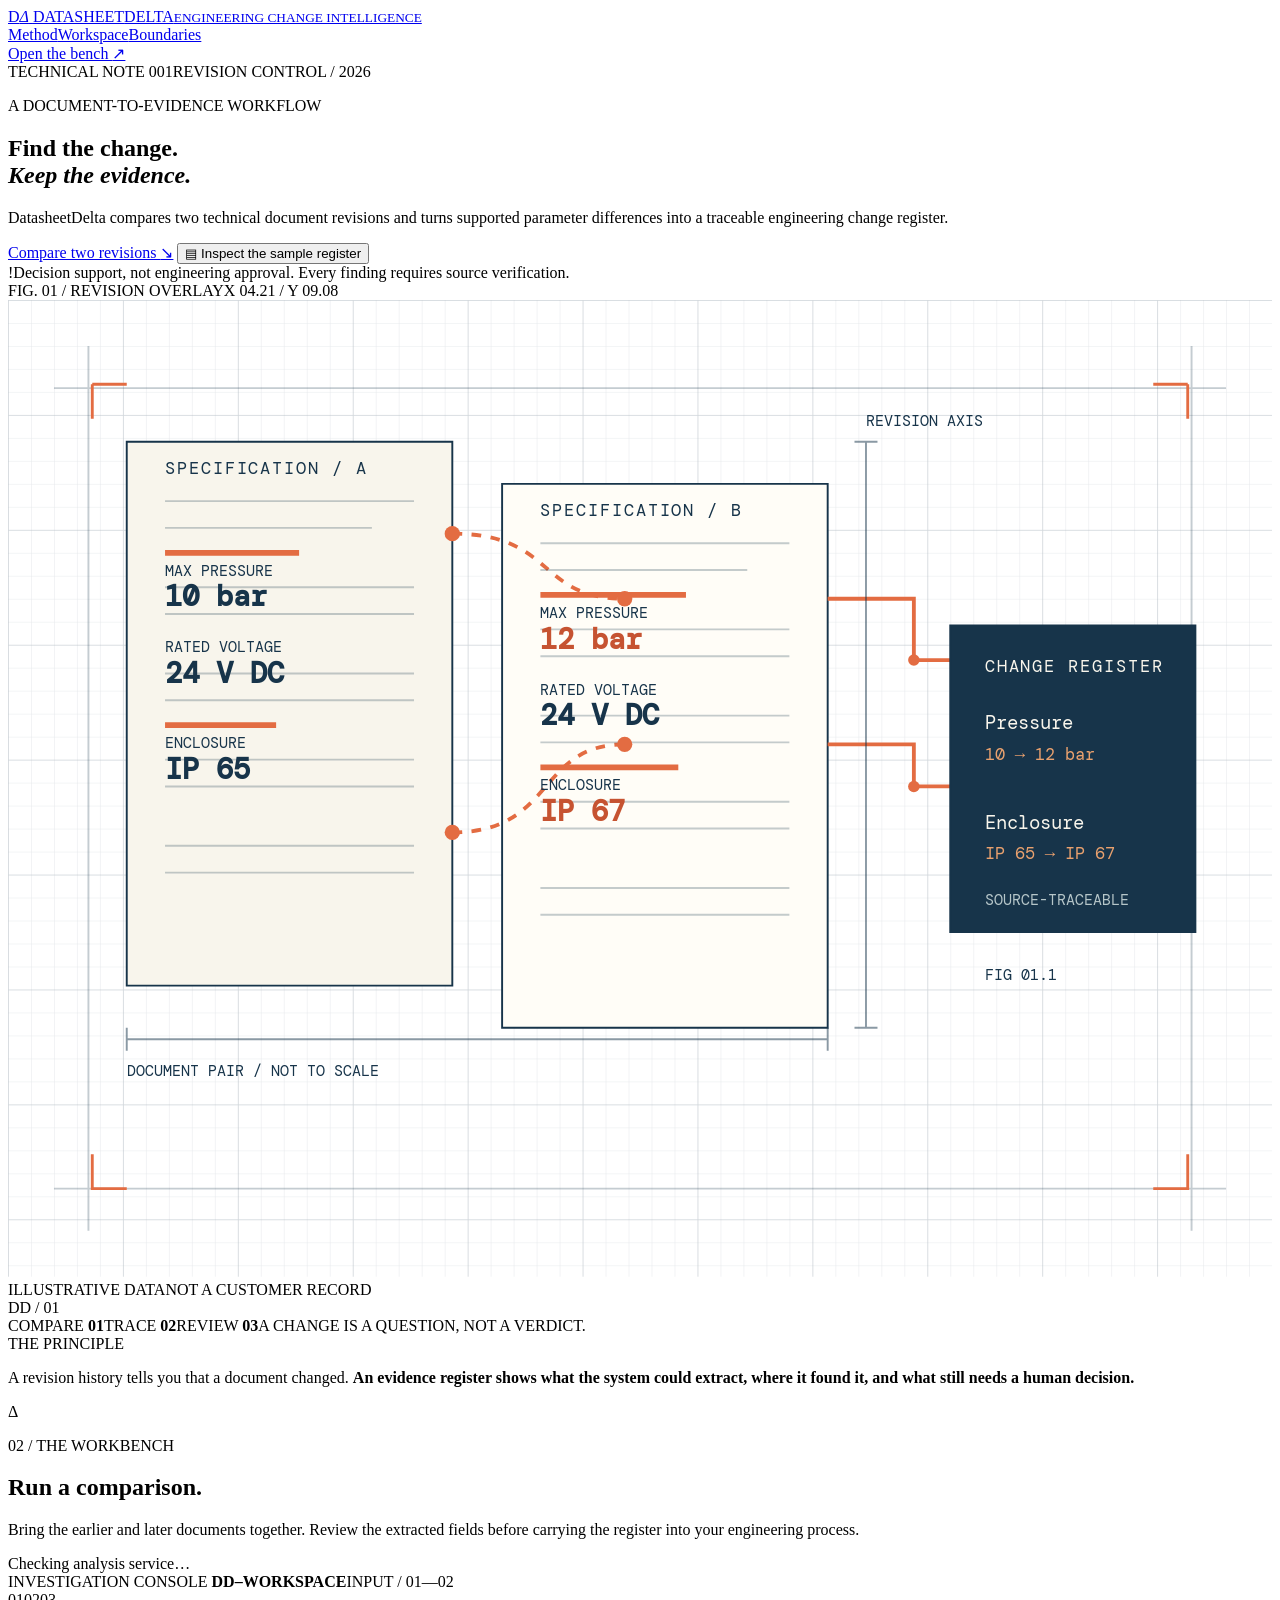
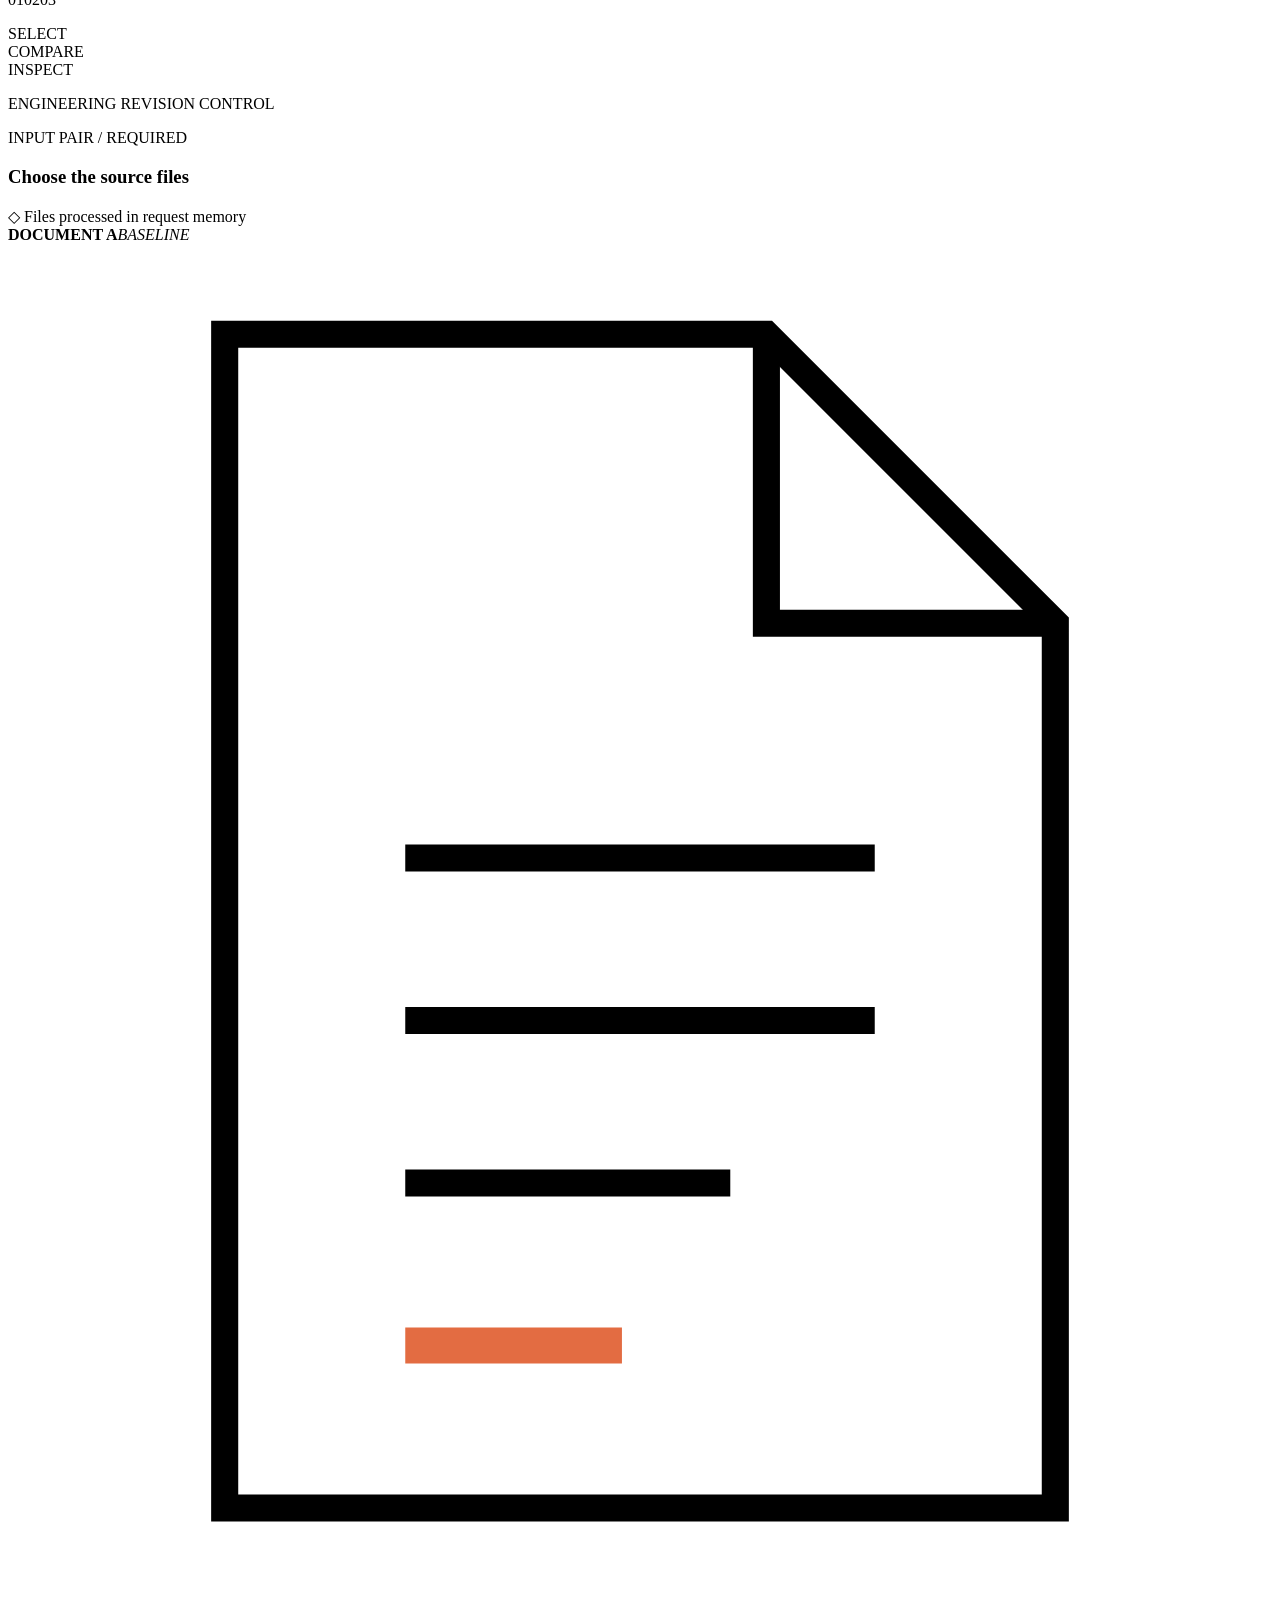
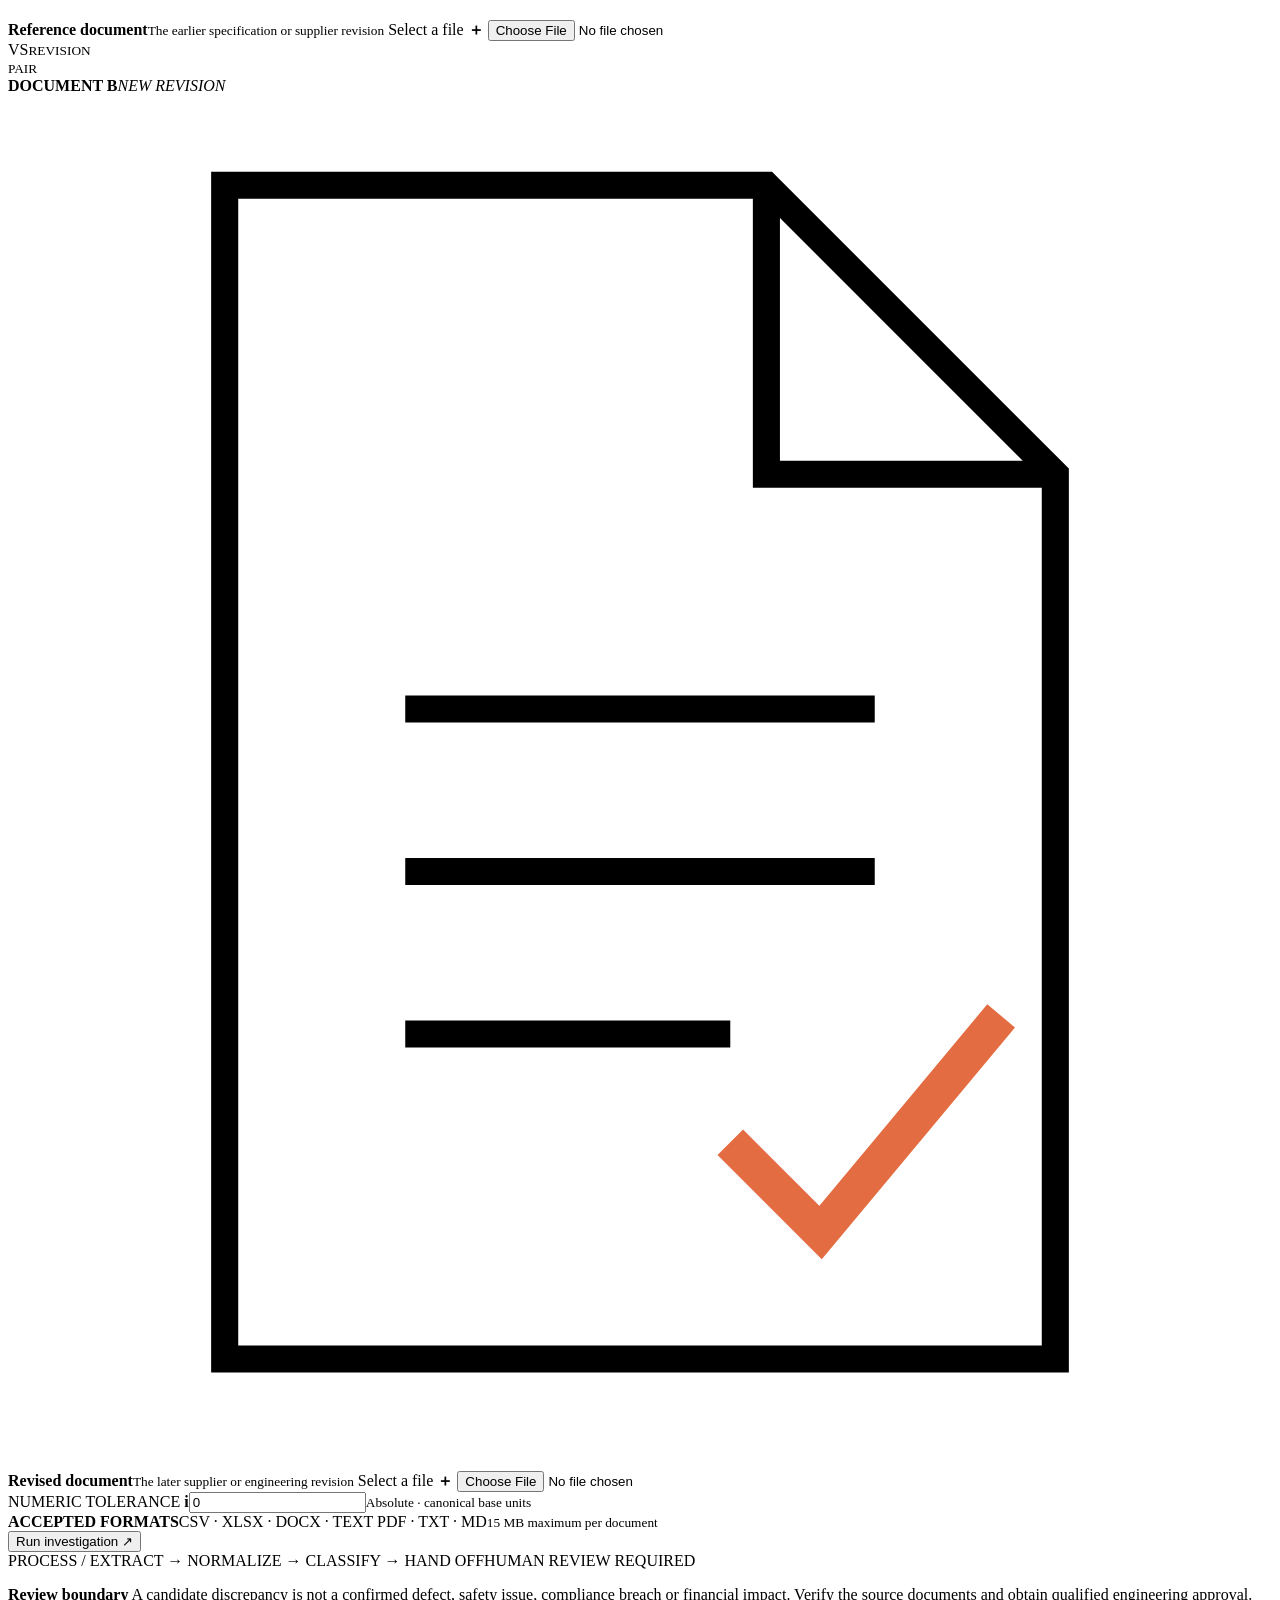
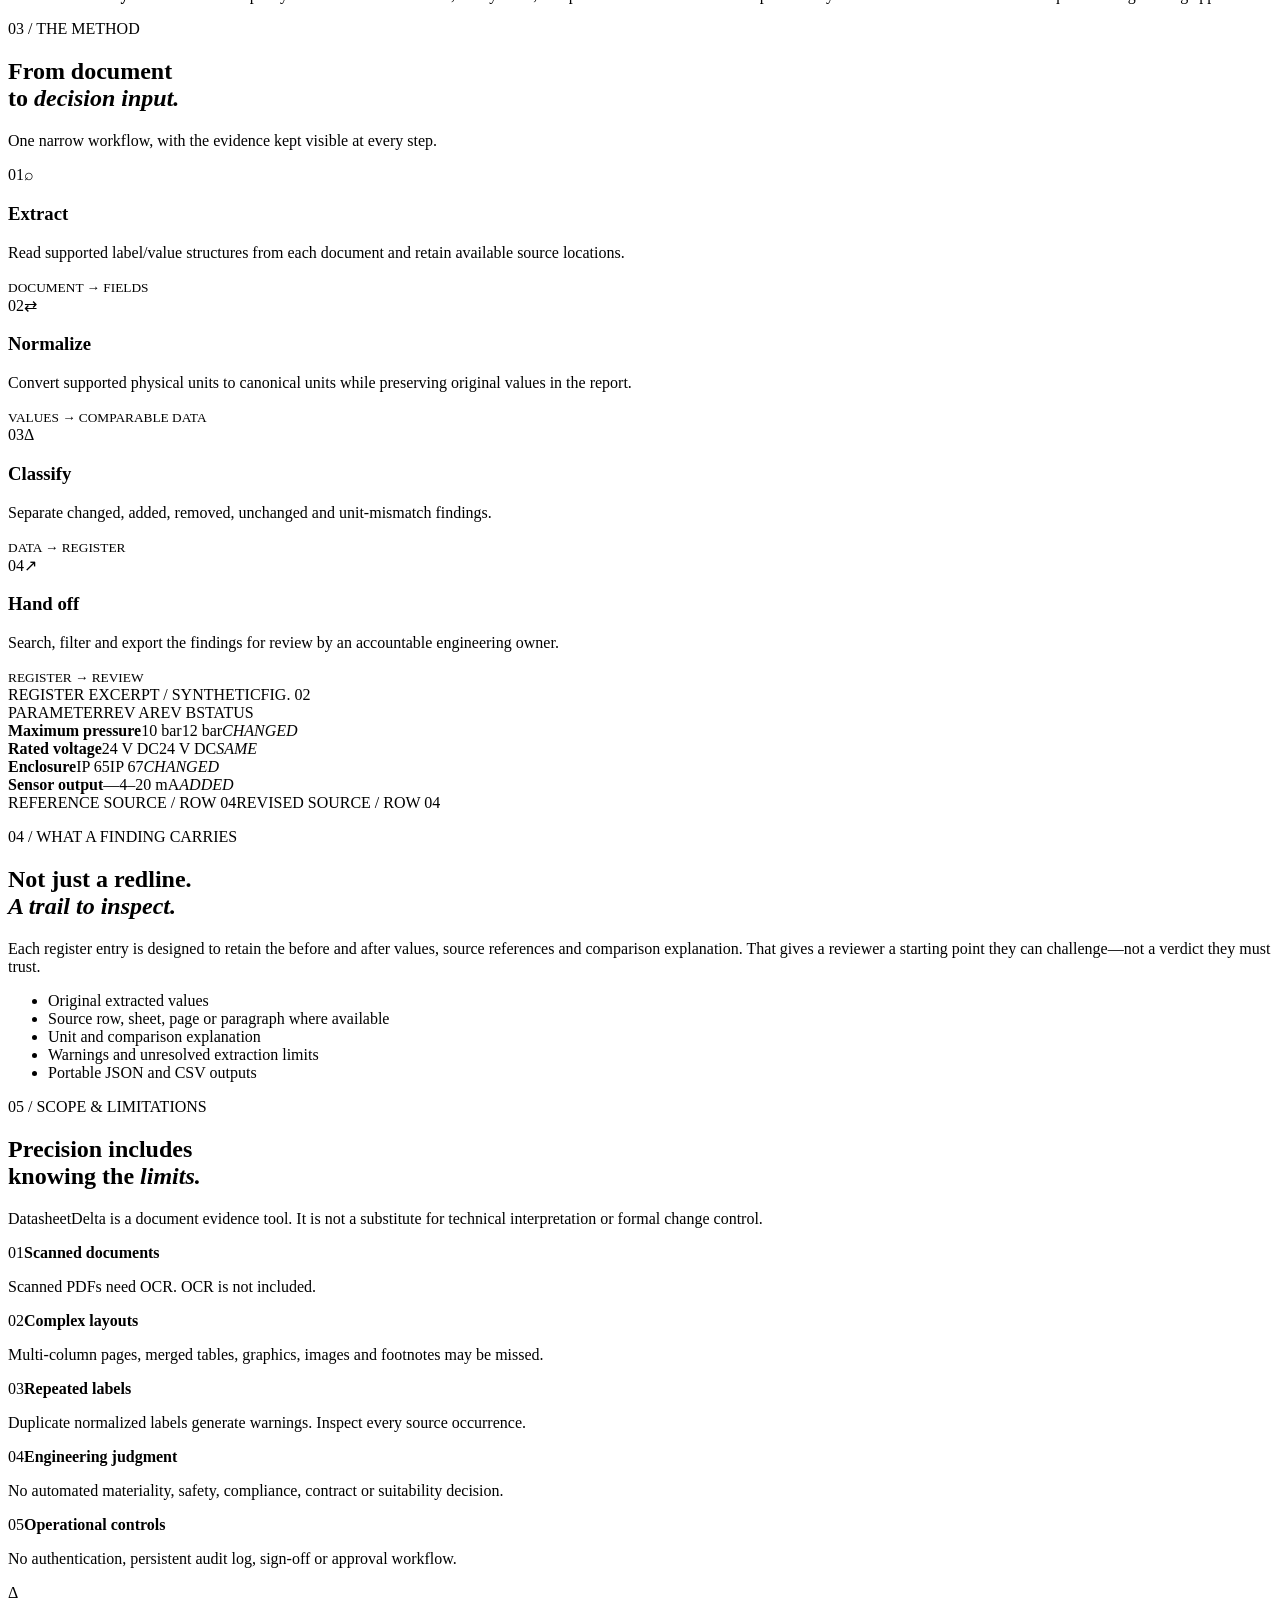
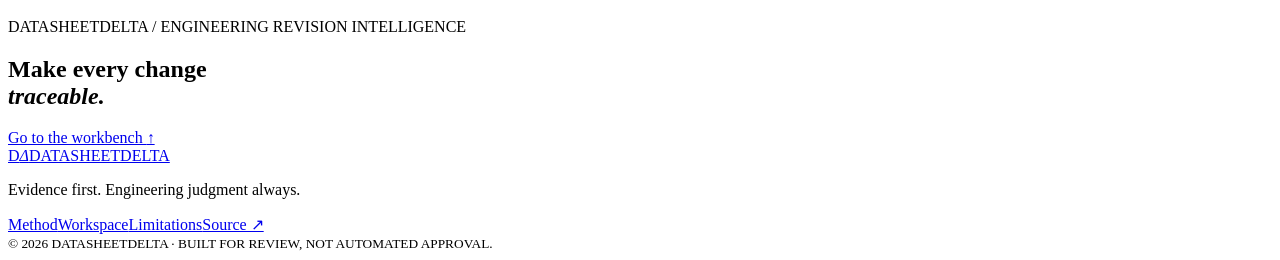
==== commit 6e023d67: "Rebuild DatasheetDelta as an engineering field manual" ====
--- a/web/index.html
+++ b/web/index.html
@@ -1,92 +1,181 @@
 <!doctype html>
 <html lang="en">
 <head>
-  <meta charset="utf-8"><meta name="viewport" content="width=device-width,initial-scale=1">
-  <meta name="theme-color" content="#101719">
-  <meta name="description" content="Compare engineering datasheet revisions. Trace every extracted change to its source and hand a structured register to engineering review.">
-  <title>DatasheetDelta — Engineering revision intelligence</title>
-  <link rel="preconnect" href="https://fonts.googleapis.com"><link rel="preconnect" href="https://fonts.gstatic.com" crossorigin>
-  <link href="https://fonts.googleapis.com/css2?family=DM+Mono:wght@400;500&family=DM+Sans:wght@400;500;600;700&family=Manrope:wght@400;500;600;700;800&display=swap" rel="stylesheet">
+  <meta charset="utf-8">
+  <meta name="viewport" content="width=device-width,initial-scale=1">
+  <meta name="theme-color" content="#eee9dd">
+  <meta name="description" content="Compare engineering datasheet revisions. Trace extracted changes to their source and create a review-ready change register.">
+  <title>DatasheetDelta — Revision field manual</title>
+  <link rel="preconnect" href="https://fonts.googleapis.com">
+  <link rel="preconnect" href="https://fonts.gstatic.com" crossorigin>
+  <link href="https://fonts.googleapis.com/css2?family=DM+Mono:wght@400;500&family=DM+Sans:wght@400;500;600;700&family=Space+Grotesk:wght@400;500;600;700&display=swap" rel="stylesheet">
   <link rel="stylesheet" href="/styles.css">
 </head>
 <body>
-  <div class="grain" aria-hidden="true"></div>
-  <header class="topbar">
-    <a class="brand" href="/" aria-label="DatasheetDelta home"><span class="brand-mark">D<span>Δ</span></span><span class="brand-name">DATASHEET<span>DELTA</span></span></a>
-    <nav class="nav-links" aria-label="Main navigation"><a href="#workflow">Workflow</a><a href="#capabilities">Capabilities</a><a href="#limits">Scope</a></nav>
-    <a class="top-cta" href="#workspace">Open workspace <span>↗</span></a>
+  <div class="paper-grain" aria-hidden="true"></div>
+  <header class="masthead">
+    <a class="wordmark" href="/" aria-label="DatasheetDelta home">
+      <span class="mark"><span>D</span><i>Δ</i></span>
+      <span class="wordmark-text">DATASHEET<span>DELTA</span><small>ENGINEERING CHANGE INTELLIGENCE</small></span>
+    </a>
+    <nav aria-label="Primary navigation">
+      <a href="#method">Method</a><a href="#workspace">Workspace</a><a href="#boundaries">Boundaries</a>
+    </nav>
+    <a class="masthead-cta" href="#workspace">Open the bench <span>↗</span></a>
   </header>
+
   <main>
-    <section class="hero">
-      <div class="hero-copy">
-        <div class="eyebrow"><span class="live-dot"></span> ENGINEERING REVISION INTELLIGENCE <span class="eyebrow-line"></span> 01 / 04</div>
-        <h1>Every revision<br>leaves a <em>trace.</em></h1>
-        <p class="hero-lede">Turn two technical documents into one evidence-linked change register. Find what moved, see where it came from, and give engineering teams a clearer review starting point.</p>
-        <div class="hero-actions"><a class="button button-primary" href="#workspace">Start an investigation <span>↗</span></a><button class="button button-quiet" id="load-sample" type="button"><span class="play-icon">▷</span> Explore sample report</button></div>
-        <div class="hero-footnote"><span class="footnote-mark">i</span> Deterministic extraction and comparison. Human engineering approval remains essential.</div>
+    <section class="cover">
+      <div class="cover-copy">
+        <div class="folio"><span>TECHNICAL NOTE 001</span><span>REVISION CONTROL / 2026</span></div>
+        <p class="overline"><span class="overline-square"></span> A DOCUMENT-TO-EVIDENCE WORKFLOW</p>
+        <h1>Find the change.<br><em>Keep the evidence.</em></h1>
+        <p class="cover-intro">DatasheetDelta compares two technical document revisions and turns supported parameter differences into a traceable engineering change register.</p>
+        <div class="cover-actions">
+          <a class="action-primary" href="#workspace">Compare two revisions <span>↘</span></a>
+          <button class="action-secondary" id="load-sample" type="button"><span class="sample-glyph">▤</span> Inspect the sample register</button>
+        </div>
+        <div class="cover-note"><span class="note-symbol">!</span><span>Decision support, not engineering approval. Every finding requires source verification.</span></div>
       </div>
-      <div class="hero-visual" aria-label="Illustration of two document revisions feeding an evidence-linked change register">
-        <div class="visual-top"><span>REVISION ANALYSIS / LIVE VIEW</span><span class="visual-state"><i></i> TRACE MODEL</span></div>
-        <div class="document doc-a">
-          <div class="doc-head"><span>SPECIFICATION</span><b>REV  A</b></div><div class="doc-rule"></div>
-          <div class="doc-label">OPERATING PRESSURE</div><div class="doc-value">10.0 <small>bar</small></div>
-          <div class="doc-label">RATED VOLTAGE</div><div class="doc-value">24 <small>V DC</small></div>
-          <div class="doc-label">ENCLOSURE</div><div class="doc-value">IP 65</div>
-          <div class="doc-footer"><span>SUPPLIER / DATA SHEET</span><span>01</span></div>
-        </div>
-        <div class="document doc-b">
-          <div class="doc-head"><span>SPECIFICATION</span><b>REV  B</b></div><div class="doc-rule"></div>
-          <div class="doc-label">OPERATING PRESSURE</div><div class="doc-value changed">12.0 <small>bar</small><i>Δ</i></div>
-          <div class="doc-label">RATED VOLTAGE</div><div class="doc-value">24 <small>V DC</small></div>
-          <div class="doc-label">ENCLOSURE</div><div class="doc-value changed">IP 67<i>Δ</i></div>
-          <div class="doc-footer"><span>SUPPLIER / DATA SHEET</span><span>02</span></div>
-        </div>
-        <svg class="trace-lines" viewBox="0 0 600 420" fill="none" aria-hidden="true"><path d="M248 132 C310 132 300 184 354 184" stroke="#e6a65c" stroke-width="1.5" stroke-dasharray="4 5"/><path d="M390 184 L405 184" stroke="#e6a65c" stroke-width="1.5"/><path d="M248 280 C310 280 300 235 354 235" stroke="#e6a65c" stroke-width="1.5" stroke-dasharray="4 5"/><circle cx="248" cy="132" r="3" fill="#e6a65c"/><circle cx="248" cy="280" r="3" fill="#e6a65c"/><circle cx="354" cy="184" r="3" fill="#e6a65c"/><circle cx="354" cy="235" r="3" fill="#e6a65c"/></svg>
-        <div class="delta-card"><div class="delta-head"><span>CHANGE REGISTER</span><span class="delta-count">02</span></div><div class="delta-row"><i class="delta-bar"></i><div><b>Operating pressure</b><small>10.0 → 12.0 bar</small></div><span class="delta-tag">CHANGED</span></div><div class="delta-row"><i class="delta-bar"></i><div><b>Enclosure rating</b><small>IP 65 → IP 67</small></div><span class="delta-tag">CHANGED</span></div><div class="delta-source">SOURCE LINKS <span>REV A · REV B</span></div></div>
-        <div class="visual-caption">ILLUSTRATIVE DATA · NOT A CUSTOMER RECORD</div>
+
+      <div class="drawing-board" aria-label="Technical drawing showing two specification sheets and extracted changes">
+        <div class="board-meta"><span>FIG. 01 / REVISION OVERLAY</span><span class="board-coordinate">X 04.21 / Y 09.08</span></div>
+        <svg class="blueprint" viewBox="0 0 660 510" role="img" aria-label="Schematic of two specification revisions connected to a change register">
+          <defs>
+            <pattern id="microgrid" width="12" height="12" patternUnits="userSpaceOnUse"><path d="M12 0H0V12" fill="none" stroke="#17344a" stroke-opacity=".10" stroke-width=".6"/></pattern>
+            <pattern id="majorgrid" width="60" height="60" patternUnits="userSpaceOnUse"><rect width="60" height="60" fill="url(#microgrid)"/><path d="M60 0H0V60" fill="none" stroke="#17344a" stroke-opacity=".12" stroke-width="1"/></pattern>
+          </defs>
+          <rect width="660" height="510" fill="url(#majorgrid)"/>
+          <path d="M24 46H636M24 464H636M42 24V486M618 24V486" stroke="#17344a" stroke-opacity=".25" stroke-width="1"/>
+          <g fill="none" stroke="#17344a" stroke-width="1">
+            <path d="M62 74H232V358H62Z" fill="#f8f5ec"/>
+            <path d="M258 96H428V380H258Z" fill="#fffdf7"/>
+            <path d="M232 122C286 122 276 156 322 156M232 278C286 278 276 232 322 232" stroke="#e36c42" stroke-width="2" stroke-dasharray="5 5"/>
+            <path d="M428 156H473V188H492M428 232H473V254H492" stroke="#e36c42" stroke-width="2"/>
+            <path d="M492 170H620V330H492Z" fill="#17344a"/>
+            <path d="M82 105H212M82 119H190M82 150H212M82 164H212M82 195H212M82 209H212M82 240H212M82 254H212M82 285H212M82 299H212" stroke-opacity=".25"/>
+            <path d="M278 127H408M278 141H386M278 172H408M278 186H408M278 217H408M278 231H408M278 262H408M278 276H408M278 307H408M278 321H408" stroke-opacity=".25"/>
+            <path d="M82 132H152M278 154H354" stroke="#e36c42" stroke-width="3"/>
+            <path d="M82 222H140M278 244H350" stroke="#e36c42" stroke-width="3"/>
+          </g>
+          <g fill="#17344a" font-family="DM Mono,monospace">
+            <text x="82" y="91" font-size="9" letter-spacing="1">SPECIFICATION / A</text>
+            <text x="278" y="113" font-size="9" letter-spacing="1">SPECIFICATION / B</text>
+            <text x="82" y="144" font-size="8">MAX PRESSURE</text><text x="82" y="184" font-size="8">RATED VOLTAGE</text><text x="82" y="234" font-size="8">ENCLOSURE</text>
+            <text x="278" y="166" font-size="8">MAX PRESSURE</text><text x="278" y="206" font-size="8">RATED VOLTAGE</text><text x="278" y="256" font-size="8">ENCLOSURE</text>
+            <text x="82" y="160" font-size="15" font-weight="bold">10 bar</text><text x="278" y="182" font-size="15" font-weight="bold" fill="#c65331">12 bar</text>
+            <text x="82" y="200" font-size="15" font-weight="bold">24 V DC</text><text x="278" y="222" font-size="15" font-weight="bold">24 V DC</text>
+            <text x="82" y="250" font-size="15" font-weight="bold">IP 65</text><text x="278" y="272" font-size="15" font-weight="bold" fill="#c65331">IP 67</text>
+            <text x="510" y="194" font-size="9" fill="#f8f5ec" letter-spacing="1">CHANGE REGISTER</text>
+            <text x="510" y="224" font-size="10" fill="#f8f5ec">Pressure</text><text x="510" y="240" font-size="9" fill="#e9a16e">10 → 12 bar</text>
+            <text x="510" y="276" font-size="10" fill="#f8f5ec">Enclosure</text><text x="510" y="292" font-size="9" fill="#e9a16e">IP 65 → IP 67</text>
+            <text x="510" y="316" font-size="8" fill="#b6c6c9">SOURCE-TRACEABLE</text>
+          </g>
+          <g fill="#e36c42"><circle cx="232" cy="122" r="4"/><circle cx="232" cy="278" r="4"/><circle cx="322" cy="156" r="4"/><circle cx="322" cy="232" r="4"/><circle cx="473" cy="188" r="3"/><circle cx="473" cy="254" r="3"/></g>
+          <g stroke="#17344a" stroke-opacity=".5" fill="none"><path d="M62 386H428M62 392V380M428 392V380"/><path d="M448 74V380M442 74H454M442 380H454"/></g>
+          <g fill="#17344a" font-family="DM Mono,monospace" font-size="8"><text x="62" y="405">DOCUMENT PAIR / NOT TO SCALE</text><text x="448" y="66">REVISION AXIS</text><text x="510" y="355">FIG 01.1</text></g>
+          <g stroke="#e36c42" stroke-width="1.5" fill="none"><path d="M44 44h18M44 44v18M598 44h18M616 44v18M44 446v18h18M598 464h18v-18"/></g>
+        </svg>
+        <div class="board-caption"><span>ILLUSTRATIVE DATA</span><span>NOT A CUSTOMER RECORD</span></div>
+        <div class="board-stamp">DD / 01</div>
       </div>
-      <div class="hero-index"><span>DD / 001</span><span>COMPARE · TRACE · REVIEW</span><span>SCROLL TO EXPLORE ↓</span></div>
+      <div class="cover-index"><span>COMPARE <b>01</b></span><span>TRACE <b>02</b></span><span>REVIEW <b>03</b></span><span class="index-tail">A CHANGE IS A QUESTION, NOT A VERDICT.</span></div>
     </section>
 
-    <section class="manifesto">
-      <div class="section-kicker">THE PROBLEM / 001</div>
-      <h2>A new revision is<br>not a <em>change log.</em></h2>
-      <p>Engineering teams need more than a visual diff. They need to know which parameters appear to have changed, which source locations support the finding, and where extraction is uncertain.</p>
+    <section class="thesis-strip">
+      <div class="thesis-label">THE PRINCIPLE</div>
+      <p>A revision history tells you that a document changed. <strong>An evidence register shows what the system could extract, where it found it, and what still needs a human decision.</strong></p>
+      <div class="thesis-mark">Δ</div>
     </section>
 
     <section class="workspace-section" id="workspace">
-      <div class="workspace-heading"><div><div class="eyebrow">02 / INVESTIGATION WORKSPACE</div><h2>Compare revisions.</h2><p>Upload a reference and a revised document. DatasheetDelta extracts supported label/value fields and assembles a reviewable register.</p></div><div class="api-indicator" id="api-indicator"><i></i><span>Checking analysis service…</span></div></div>
-      <div class="workspace-shell">
-        <div class="workspace-rail"><span class="rail-number active">01</span><span class="rail-line"></span><span class="rail-number">02</span><span class="rail-line"></span><span class="rail-number">03</span><div class="rail-label">INPUT<br>→ REVIEW<br>→ EXPORT</div></div>
-        <div class="workspace-main">
-          <div class="step-title"><div><span class="step-kicker">STEP 01</span><h3>Choose source documents</h3></div><span class="secure-note"><span>◇</span> Processed by the analysis service</span></div>
-          <form id="form">
-            <div class="file-grid">
-              <label class="file-card" for="reference"><span class="file-index">A / BASELINE</span><span class="file-icon"><svg viewBox="0 0 40 44" fill="none"><path d="M7 2.5h17l9 9V41H7V2.5Z" stroke="currentColor" stroke-width="1.5"/><path d="M24 2.5v9h9M13 20h14M13 26h14M13 32h9" stroke="currentColor" stroke-width="1.5"/></svg></span><b>Reference document</b><small>The earlier approved or received revision</small><span class="file-choice" id="reference-label">Choose a file <span>＋</span></span><input id="reference" name="reference" type="file" required accept=".csv,.xlsx,.docx,.pdf,.txt,.md"></label>
-              <div class="swap-mark" aria-hidden="true">↔</div>
-              <label class="file-card" for="revised"><span class="file-index">B / REVISION</span><span class="file-icon"><svg viewBox="0 0 40 44" fill="none"><path d="M7 2.5h17l9 9V41H7V2.5Z" stroke="currentColor" stroke-width="1.5"/><path d="M24 2.5v9h9M13 20h14M13 26h14M13 32h9" stroke="currentColor" stroke-width="1.5"/><path d="m26 27 3 3 6-7" stroke="#e6a65c" stroke-width="1.5"/></svg></span><b>Revised document</b><small>The newer supplier or engineering revision</small><span class="file-choice" id="revised-label">Choose a file <span>＋</span></span><input id="revised" name="revised" type="file" required accept=".csv,.xlsx,.docx,.pdf,.txt,.md"></label>
-            </div>
-            <div class="form-bottom"><label class="tolerance-field">NUMERIC TOLERANCE <span class="tooltip" title="Absolute tolerance in canonical base units. Use zero for mixed-dimension comparisons.">i</span><input name="tolerance" type="number" min="0" step="any" value="0"><small>Absolute · canonical base units</small></label><div class="submit-group"><span>CSV · XLSX · DOCX · TEXT PDF · TXT · MD<br>15 MB maximum per document</span><button class="button button-primary" type="submit" id="run-button">Run investigation <span>↗</span></button></div></div>
-          </form>
-          <div class="progress-panel" id="progress" hidden><span class="spinner"></span><div><b>Reading revision evidence</b><small>Extracting supported fields and comparing values…</small></div></div>
-          <div class="error-panel" id="error" role="alert" hidden></div>
-          <section id="results" class="results" hidden aria-live="polite"></section>
+      <div class="section-heading">
+        <div><p class="overline">02 / THE WORKBENCH</p><h2>Run a comparison.</h2><p class="section-deck">Bring the earlier and later documents together. Review the extracted fields before carrying the register into your engineering process.</p></div>
+        <div class="service-status" id="api-indicator"><i></i><span>Checking analysis service…</span></div>
+      </div>
+      <div class="workbench">
+        <div class="workbench-top"><span>INVESTIGATION CONSOLE <b>DD–WORKSPACE</b></span><span>INPUT / 01—02</span></div>
+        <div class="workbench-body">
+          <aside class="workbench-aside"><span class="aside-number">01</span><span class="aside-rule"></span><span class="aside-number">02</span><span class="aside-rule"></span><span class="aside-number">03</span><p>SELECT<br>COMPARE<br>INSPECT</p><div class="aside-vertical">ENGINEERING REVISION CONTROL</div></aside>
+          <div class="workbench-content">
+            <div class="workbench-title"><div><p class="micro-label">INPUT PAIR / REQUIRED</p><h3>Choose the source files</h3></div><span class="privacy-note">◇ Files processed in request memory</span></div>
+            <form id="form">
+              <div class="upload-pair">
+                <label class="upload-slot" for="reference">
+                  <span class="slot-top"><b>DOCUMENT A</b><i>BASELINE</i></span>
+                  <span class="slot-illustration"><svg viewBox="0 0 70 76" aria-hidden="true"><path d="M12 5h30l16 16v49H12z" fill="none" stroke="currentColor" stroke-width="1.5"/><path d="M42 5v16h16M22 34h26M22 43h26M22 52h18" fill="none" stroke="currentColor" stroke-width="1.5"/><path d="M22 61h12" stroke="#e36c42" stroke-width="2"/></svg></span>
+                  <strong>Reference document</strong><small>The earlier specification or supplier revision</small>
+                  <span class="file-picker" id="reference-label">Select a file <b>＋</b></span>
+                  <input id="reference" name="reference" type="file" required accept=".csv,.xlsx,.docx,.pdf,.txt,.md">
+                </label>
+                <div class="pair-connector"><span>VS</span><i></i><small>REVISION<br>PAIR</small></div>
+                <label class="upload-slot revised-slot" for="revised">
+                  <span class="slot-top"><b>DOCUMENT B</b><i>NEW REVISION</i></span>
+                  <span class="slot-illustration"><svg viewBox="0 0 70 76" aria-hidden="true"><path d="M12 5h30l16 16v49H12z" fill="none" stroke="currentColor" stroke-width="1.5"/><path d="M42 5v16h16M22 34h26M22 43h26M22 52h18" fill="none" stroke="currentColor" stroke-width="1.5"/><path d="m40 58 5 5 10-12" fill="none" stroke="#e36c42" stroke-width="2"/></svg></span>
+                  <strong>Revised document</strong><small>The later supplier or engineering revision</small>
+                  <span class="file-picker" id="revised-label">Select a file <b>＋</b></span>
+                  <input id="revised" name="revised" type="file" required accept=".csv,.xlsx,.docx,.pdf,.txt,.md">
+                </label>
+              </div>
+              <div class="run-controls">
+                <label class="tolerance-control"><span>NUMERIC TOLERANCE <b title="Absolute tolerance in canonical base units">i</b></span><input name="tolerance" type="number" min="0" step="any" value="0"><small>Absolute · canonical base units</small></label>
+                <div class="format-note"><b>ACCEPTED FORMATS</b><span>CSV · XLSX · DOCX · TEXT PDF · TXT · MD</span><small>15 MB maximum per document</small></div>
+                <button class="run-button" type="submit" id="run-button">Run investigation <span>↗</span></button>
+              </div>
+            </form>
+            <div class="progress-panel" id="progress" hidden><span class="spinner"></span><div><b>Reading revision evidence</b><small>Extracting supported fields and comparing values…</small></div></div>
+            <div class="error-panel" id="error" role="alert" hidden></div>
+            <section id="results" class="results" hidden aria-live="polite"></section>
+          </div>
         </div>
+        <div class="workbench-bottom"><span>PROCESS / EXTRACT → NORMALIZE → CLASSIFY → HAND OFF</span><span>HUMAN REVIEW REQUIRED</span></div>
       </div>
-      <p class="workspace-disclaimer"><b>Review boundary</b> — Extracted fields may be incomplete. A detected difference is not automatically a defect, safety issue, compliance breach or cost impact. Verify source documents and obtain qualified engineering approval.</p>
+      <p class="review-boundary"><b>Review boundary</b> A candidate discrepancy is not a confirmed defect, safety issue, compliance breach or financial impact. Verify the source documents and obtain qualified engineering approval.</p>
     </section>
 
-    <section class="workflow-section" id="workflow">
-      <div class="section-kicker">03 / THE METHOD</div><div class="workflow-heading"><h2>Evidence before<br><em>interpretation.</em></h2><p>Four deliberate steps. No black-box safety verdicts. No invented certainty.</p></div>
-      <div class="workflow-grid"><article><span>01</span><div class="workflow-symbol">⌕</div><h3>Extract</h3><p>Read supported label/value structures and retain the source filename and location.</p><small>DOCUMENT → FIELDS</small></article><article><span>02</span><div class="workflow-symbol">⇄</div><h3>Normalize</h3><p>Convert supported physical units to canonical units while keeping original values visible.</p><small>VALUES → COMPARABLE DATA</small></article><article><span>03</span><div class="workflow-symbol">⌁</div><h3>Classify</h3><p>Separate added, removed, changed, unchanged and unit-mismatch findings.</p><small>DATA → CHANGE REGISTER</small></article><article><span>04</span><div class="workflow-symbol">↗</div><h3>Hand off</h3><p>Export the evidence register for review by a qualified engineering owner.</p><small>FINDINGS → HUMAN REVIEW</small></article></div>
+    <section class="method-section" id="method">
+      <div class="method-heading"><div><p class="overline">03 / THE METHOD</p><h2>From document<br>to <em>decision input.</em></h2></div><p>One narrow workflow, with the evidence kept visible at every step.</p></div>
+      <div class="method-steps">
+        <article><div class="step-top"><span>01</span><span class="step-glyph">⌕</span></div><h3>Extract</h3><p>Read supported label/value structures from each document and retain available source locations.</p><small>DOCUMENT → FIELDS</small></article>
+        <article><div class="step-top"><span>02</span><span class="step-glyph">⇄</span></div><h3>Normalize</h3><p>Convert supported physical units to canonical units while preserving original values in the report.</p><small>VALUES → COMPARABLE DATA</small></article>
+        <article><div class="step-top"><span>03</span><span class="step-glyph">Δ</span></div><h3>Classify</h3><p>Separate changed, added, removed, unchanged and unit-mismatch findings.</p><small>DATA → REGISTER</small></article>
+        <article><div class="step-top"><span>04</span><span class="step-glyph">↗</span></div><h3>Hand off</h3><p>Search, filter and export the findings for review by an accountable engineering owner.</p><small>REGISTER → REVIEW</small></article>
+      </div>
     </section>
 
-    <section class="capabilities-section" id="capabilities"><div class="section-kicker">04 / PRODUCT CAPABILITIES</div><h2>Built for a specific<br>kind of <em>clarity.</em></h2><div class="capability-layout"><div class="capability-lead"><div class="capability-graphic"><div class="graphic-ring ring-one"></div><div class="graphic-ring ring-two"></div><div class="graphic-core">Δ</div><span class="graphic-node node-a">A</span><span class="graphic-node node-b">B</span><span class="graphic-node node-c">E</span><span class="graphic-node node-d">R</span></div><p>Each finding carries the before and after values, source locations and a plain-language comparison explanation.</p></div><div class="capability-list"><div><b>Source provenance</b><span>Rows, worksheets, tables, paragraphs, PDF pages and text lines where available.</span></div><div><b>Conservative unit handling</b><span>Known dimensions are normalized. Unknown or incompatible units are flagged.</span></div><div><b>Focused review controls</b><span>Search findings, filter by status, and scan the summary before exporting.</span></div><div><b>Portable outputs</b><span>Download a structured JSON report or a CSV change register.</span></div></div></div></section>
+    <section class="evidence-section">
+      <div class="evidence-visual">
+        <div class="evidence-head"><span>REGISTER EXCERPT / SYNTHETIC</span><span>FIG. 02</span></div>
+        <div class="excerpt-row excerpt-header"><span>PARAMETER</span><span>REV A</span><span>REV B</span><span>STATUS</span></div>
+        <div class="excerpt-row"><b>Maximum pressure</b><span>10 bar</span><span class="changed-value">12 bar</span><i>CHANGED</i></div>
+        <div class="excerpt-row"><b>Rated voltage</b><span>24 V DC</span><span>24 V DC</span><i class="same-value">SAME</i></div>
+        <div class="excerpt-row"><b>Enclosure</b><span>IP 65</span><span class="changed-value">IP 67</span><i>CHANGED</i></div>
+        <div class="excerpt-row"><b>Sensor output</b><span>—</span><span>4–20 mA</span><i class="added-value">ADDED</i></div>
+        <div class="evidence-foot"><span>REFERENCE SOURCE / ROW 04</span><span>REVISED SOURCE / ROW 04</span></div>
+      </div>
+      <div class="evidence-copy"><p class="overline">04 / WHAT A FINDING CARRIES</p><h2>Not just a redline.<br><em>A trail to inspect.</em></h2><p>Each register entry is designed to retain the before and after values, source references and comparison explanation. That gives a reviewer a starting point they can challenge—not a verdict they must trust.</p><ul><li>Original extracted values</li><li>Source row, sheet, page or paragraph where available</li><li>Unit and comparison explanation</li><li>Warnings and unresolved extraction limits</li><li>Portable JSON and CSV outputs</li></ul></div>
+    </section>
 
-    <section class="limits-section" id="limits"><div><div class="section-kicker">PRODUCT BOUNDARIES / READ FIRST</div><h2>Trust depends on<br>what we <em>don't claim.</em></h2></div><div class="limits-copy"><p>DatasheetDelta is an evidence-gathering assistant. It does not replace engineering judgment or certify a product.</p><ul><li>Scanned PDFs require OCR; OCR is not included.</li><li>Complex multi-column layouts, merged tables, graphics, images and footnotes may be missed.</li><li>Duplicate labels are surfaced as warnings; inspect every occurrence.</li><li>No automated materiality, safety, compliance or supplier-contract decision.</li><li>No sign-off, approval workflow, customer integration or persistent document archive.</li></ul></div></section>
+    <section class="boundaries-section" id="boundaries">
+      <div class="boundaries-title"><p class="overline">05 / SCOPE & LIMITATIONS</p><h2>Precision includes<br>knowing the <em>limits.</em></h2><p>DatasheetDelta is a document evidence tool. It is not a substitute for technical interpretation or formal change control.</p></div>
+      <div class="boundary-list">
+        <div><span>01</span><b>Scanned documents</b><p>Scanned PDFs need OCR. OCR is not included.</p></div>
+        <div><span>02</span><b>Complex layouts</b><p>Multi-column pages, merged tables, graphics, images and footnotes may be missed.</p></div>
+        <div><span>03</span><b>Repeated labels</b><p>Duplicate normalized labels generate warnings. Inspect every source occurrence.</p></div>
+        <div><span>04</span><b>Engineering judgment</b><p>No automated materiality, safety, compliance, contract or suitability decision.</p></div>
+        <div><span>05</span><b>Operational controls</b><p>No authentication, persistent audit log, sign-off or approval workflow.</p></div>
+      </div>
+    </section>
 
-    <section class="closing-cta"><div class="closing-orbit"><span>Δ</span></div><div><div class="section-kicker">START WITH THE EVIDENCE</div><h2>Make the next revision<br><em>easier to review.</em></h2><a class="button button-primary" href="#workspace">Open investigation workspace <span>↗</span></a></div></section>
+    <section class="closing-band"><div class="closing-mark">Δ</div><div><p class="overline">DATASHEETDELTA / ENGINEERING REVISION INTELLIGENCE</p><h2>Make every change<br><em>traceable.</em></h2></div><a href="#workspace">Go to the workbench <span>↑</span></a></section>
   </main>
-  <footer class="footer"><div class="footer-top"><a class="brand" href="/"><span class="brand-mark">D<span>Δ</span></span><span class="brand-name">DATASHEET<span>DELTA</span></span></a><span class="footer-tagline">SPECIFICATION CHANGES, WITH PROVENANCE.</span><a href="#workspace" class="footer-link">Back to workspace ↑</a></div><div class="footer-bottom"><span>© 2026 DATASHEETDELTA</span><span>DETERMINISTIC COMPARISON · HUMAN REVIEW REQUIRED</span><span>BUILT FOR ENGINEERING TEAMS</span></div></footer>
+
+  <footer class="footer">
+    <a class="footer-brand" href="/"><span class="mark"><span>D</span><i>Δ</i></span><span>DATASHEETDELTA</span></a>
+    <p>Evidence first. Engineering judgment always.</p>
+    <div><a href="#method">Method</a><a href="#workspace">Workspace</a><a href="#boundaries">Limitations</a><a href="https://github.com/DT-09/DatasheetDelta" target="_blank" rel="noreferrer">Source ↗</a></div>
+    <small>© 2026 DATASHEETDELTA · BUILT FOR REVIEW, NOT AUTOMATED APPROVAL.</small>
+  </footer>
   <script src="/app.js"></script>
-</body></html>+</body>
+</html>
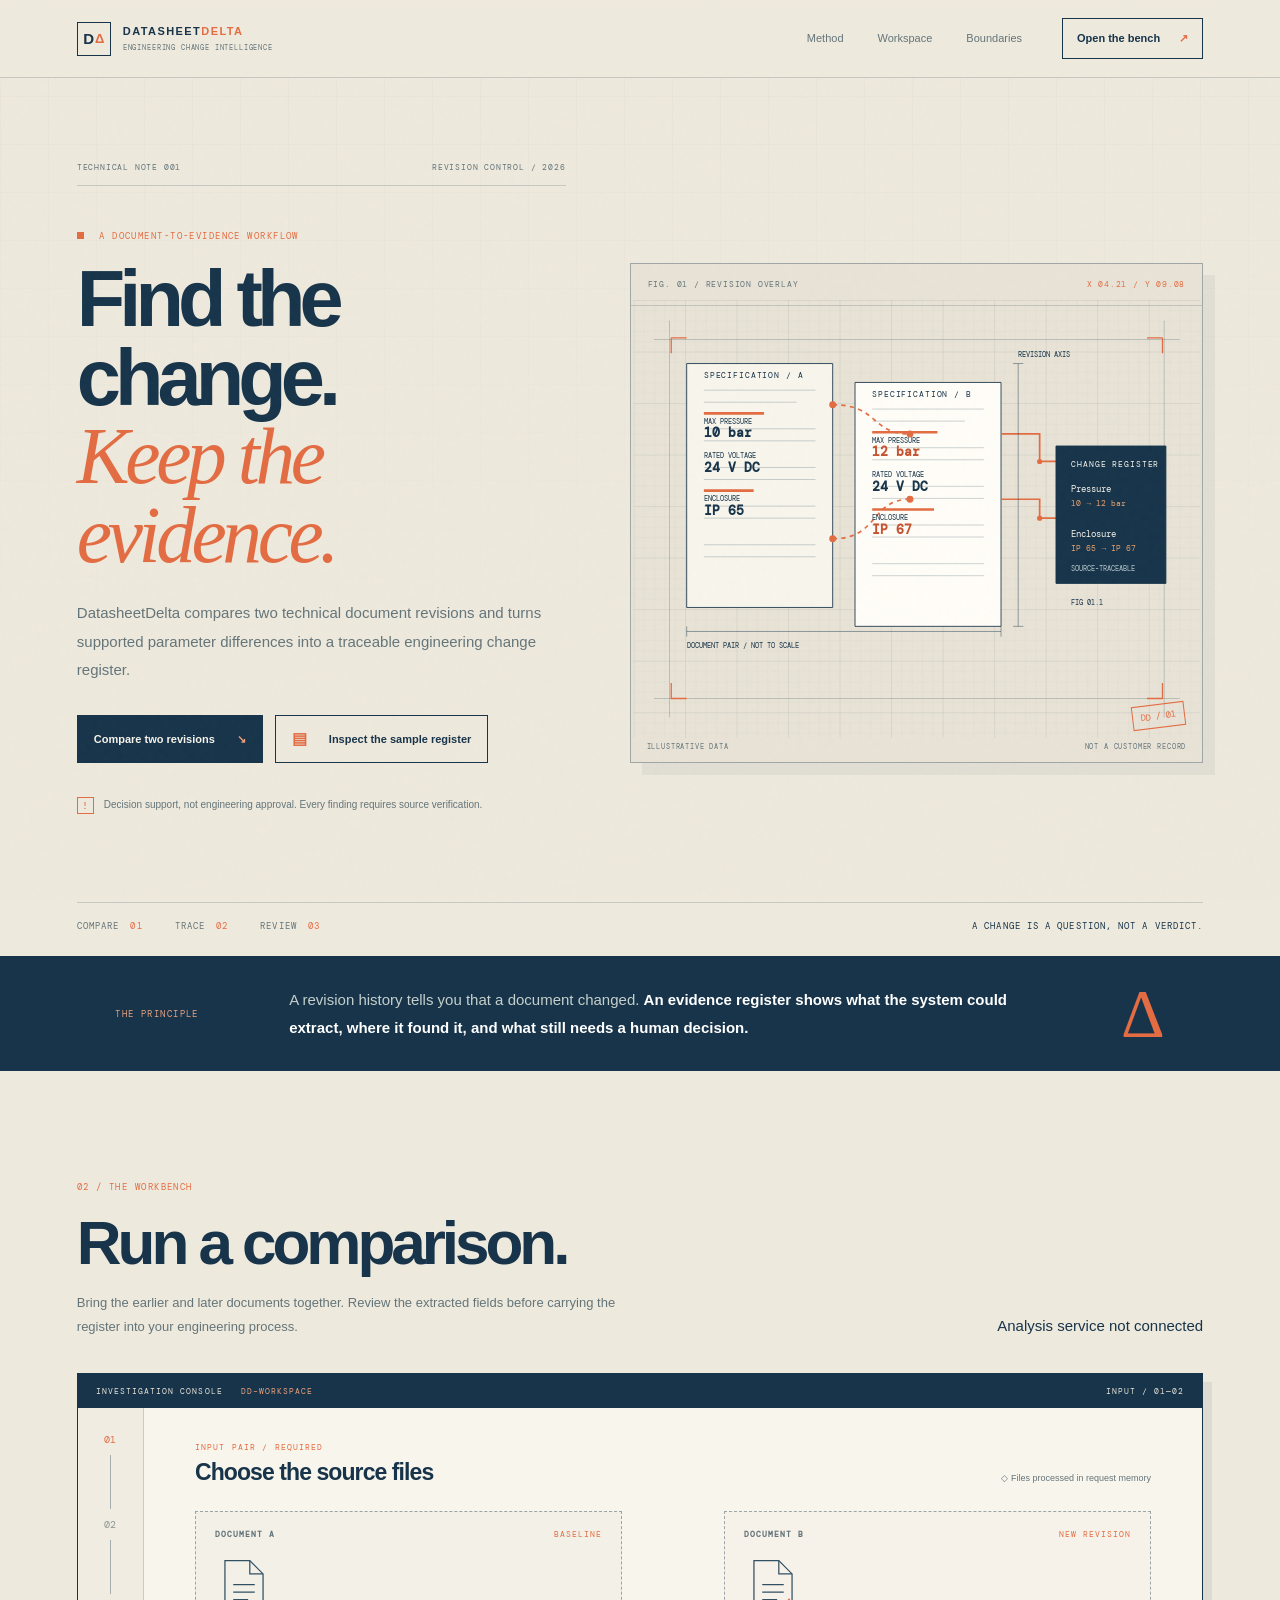
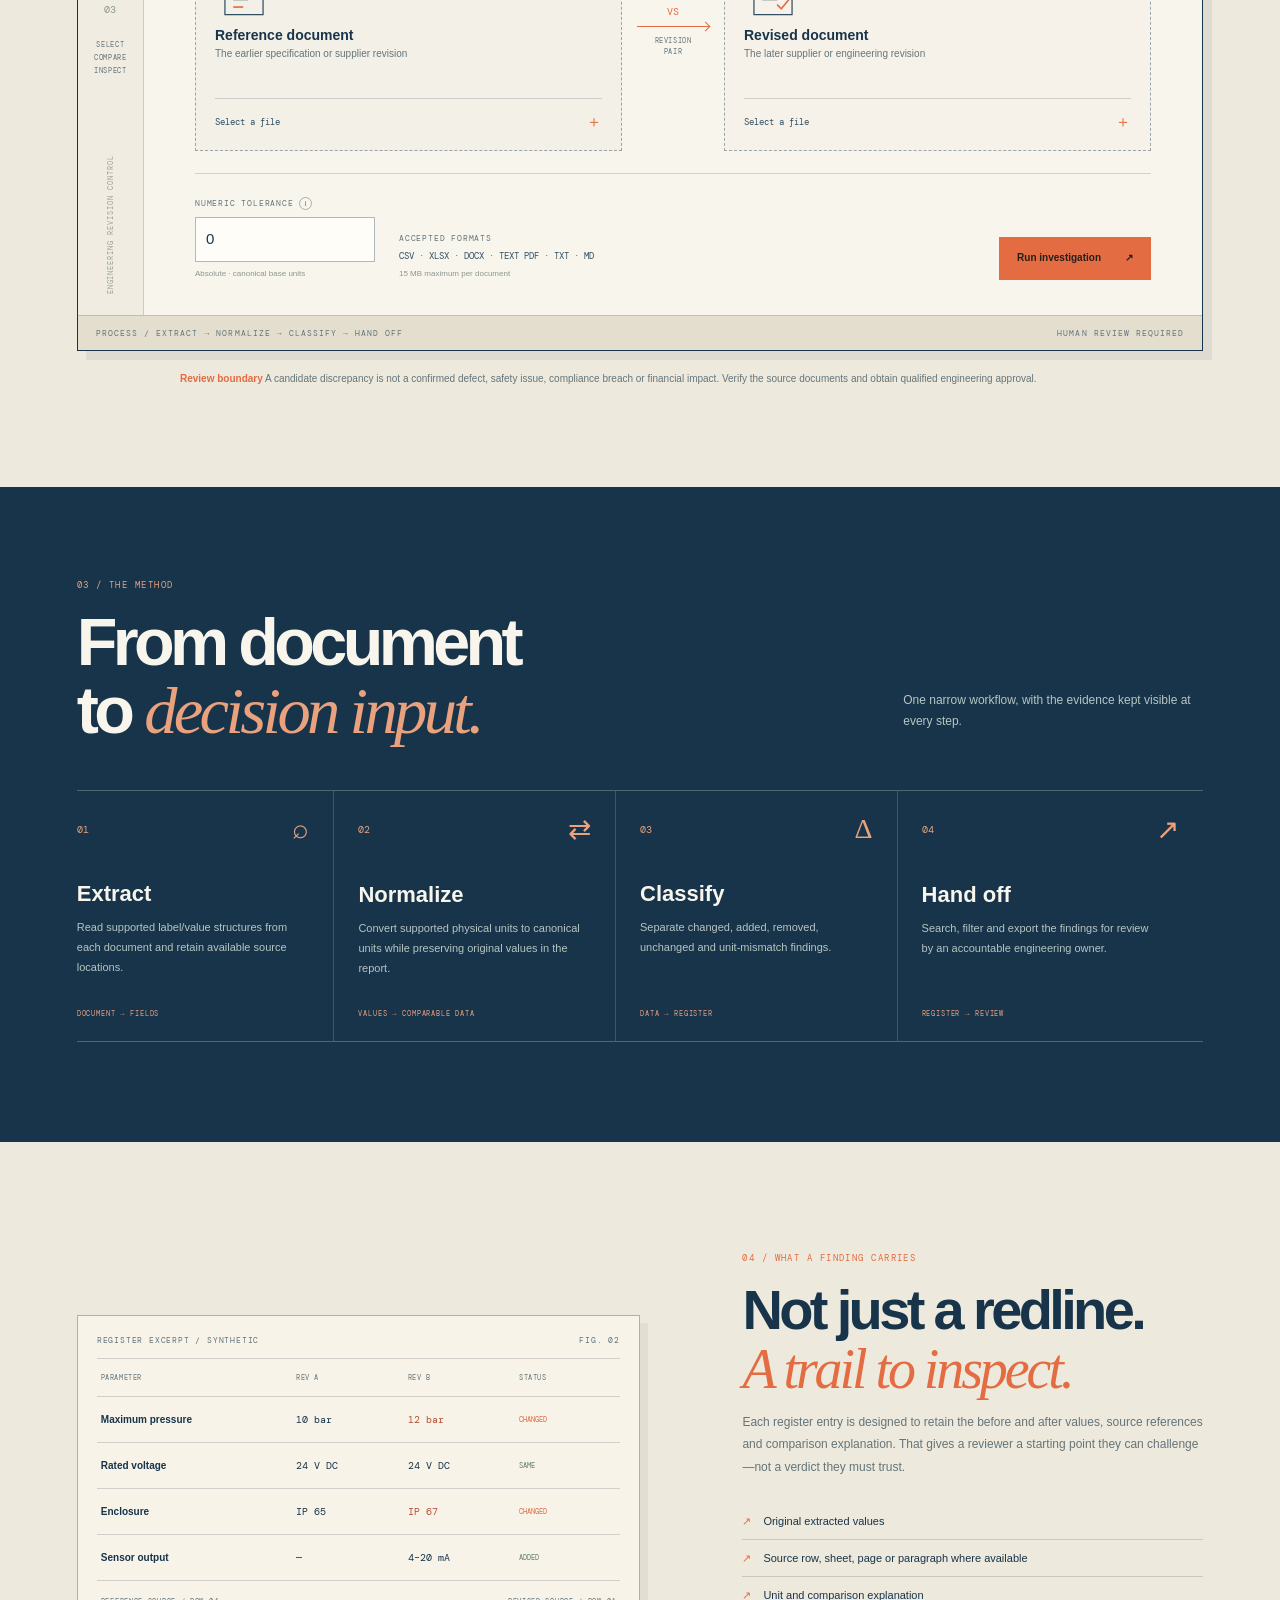
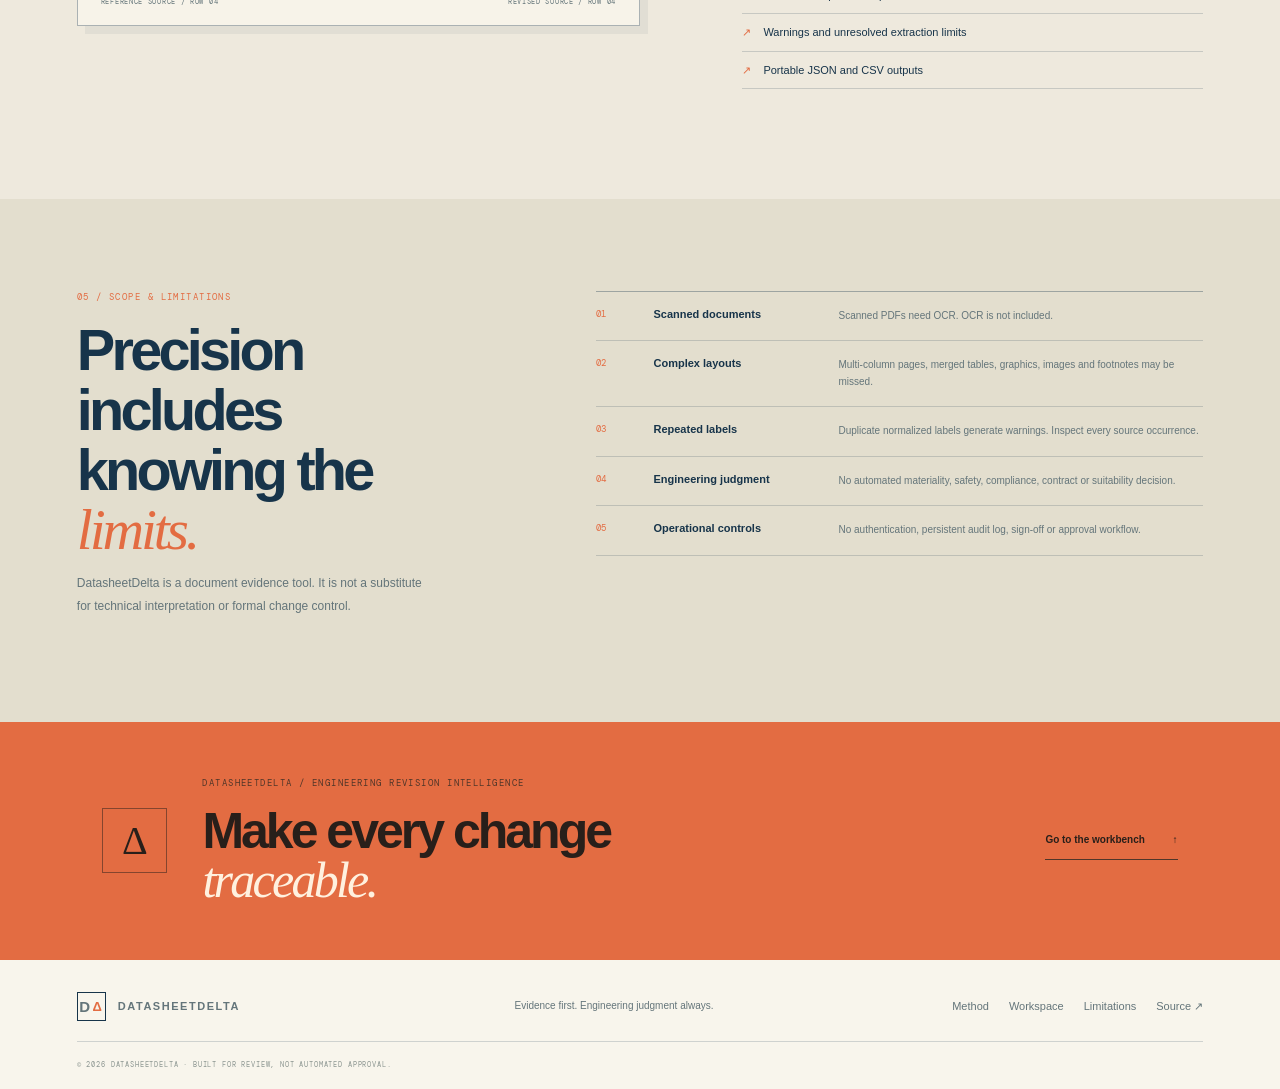
==== commit fbdafb3b: "Fix asset paths for nested Pages deployment" ====
--- a/web/index.html
+++ b/web/index.html
@@ -9,7 +9,7 @@
   <link rel="preconnect" href="https://fonts.googleapis.com">
   <link rel="preconnect" href="https://fonts.gstatic.com" crossorigin>
   <link href="https://fonts.googleapis.com/css2?family=DM+Mono:wght@400;500&family=DM+Sans:wght@400;500;600;700&family=Space+Grotesk:wght@400;500;600;700&display=swap" rel="stylesheet">
-  <link rel="stylesheet" href="/styles.css">
+  <link rel="stylesheet" href="styles.css">
 </head>
 <body>
   <div class="paper-grain" aria-hidden="true"></div>
@@ -176,6 +176,6 @@
     <div><a href="#method">Method</a><a href="#workspace">Workspace</a><a href="#boundaries">Limitations</a><a href="https://github.com/DT-09/DatasheetDelta" target="_blank" rel="noreferrer">Source ↗</a></div>
     <small>© 2026 DATASHEETDELTA · BUILT FOR REVIEW, NOT AUTOMATED APPROVAL.</small>
   </footer>
-  <script src="/app.js"></script>
+  <script src="app.js"></script>
 </body>
 </html>
--- a/web/styles.css
+++ b/web/styles.css
@@ -0,0 +1 @@
+:root{--paper:#eee9dd;--paper-light:#f8f5ec;--paper-deep:#e4dece;--ink:#17344a;--ink-soft:#315064;--muted:#64757a;--faint:#8c9691;--line:rgba(23,52,74,.18);--line-strong:rgba(23,52,74,.34);--signal:#e36c42;--signal-soft:#f5e0d5;--sage:#d8e0d4;--mono:"DM Mono",monospace;--sans:"DM Sans",sans-serif;--display:"Space Grotesk",sans-serif}*{box-sizing:border-box}html{scroll-behavior:smooth;scroll-padding-top:90px}body{margin:0;background:var(--paper);color:var(--ink);font:15px/1.65 var(--sans);overflow-x:hidden}body:before{content:"";position:fixed;inset:0;pointer-events:none;z-index:-1;background:linear-gradient(rgba(23,52,74,.025) 1px,transparent 1px),linear-gradient(90deg,rgba(23,52,74,.025) 1px,transparent 1px);background-size:48px 48px;mask-image:linear-gradient(to bottom,#000,transparent 72%)}.paper-grain{position:fixed;inset:0;z-index:20;pointer-events:none;opacity:.09;background-image:url("data:image/svg+xml,%3Csvg viewBox='0 0 180 180' xmlns='http://www.w3.org/2000/svg'%3E%3Cfilter id='n'%3E%3CfeTurbulence type='fractalNoise' baseFrequency='.8' numOctaves='3' stitchTiles='stitch'/%3E%3C/filter%3E%3Crect width='100%25' height='100%25' filter='url(%23n)' opacity='.25'/%3E%3C/svg%3E")}a{color:inherit;text-decoration:none}button,input,select{font:inherit}.masthead{height:78px;position:sticky;top:0;z-index:30;display:flex;align-items:center;justify-content:space-between;padding:0 max(6vw,24px);background:rgba(238,233,221,.88);backdrop-filter:blur(16px);border-bottom:1px solid var(--line)}.wordmark,.footer-brand{display:flex;align-items:center;gap:12px}.mark{width:34px;height:34px;display:flex;align-items:center;justify-content:center;border:1.5px solid var(--ink);font:700 15px var(--display);position:relative}.mark i{font-style:normal;color:var(--signal);font-size:13px;margin-left:1px}.wordmark-text{font:700 11px/1.15 var(--display);letter-spacing:.13em}.wordmark-text>span{color:var(--signal)}.wordmark-text small{display:block;margin-top:5px;color:var(--muted);font:7px var(--mono);letter-spacing:.12em}.masthead nav{display:flex;gap:34px;margin-left:auto;margin-right:40px}.masthead nav a,.footer a{font-size:11px;color:var(--muted);transition:color .2s}.masthead nav a:hover,.footer a:hover{color:var(--signal)}.masthead-cta{border:1px solid var(--ink);padding:10px 14px;font-size:11px;font-weight:700}.masthead-cta span{color:var(--signal);margin-left:16px}.cover{max-width:1500px;margin:auto;padding:76px max(6vw,26px) 24px;display:grid;grid-template-columns:.92fr 1.08fr;column-gap:5vw;align-items:center;position:relative}.cover-copy{padding:8px 0 58px}.folio{display:flex;justify-content:space-between;padding-bottom:13px;border-bottom:1px solid var(--line);font:8px var(--mono);letter-spacing:.1em;color:var(--muted)}.overline{font:9px var(--mono);letter-spacing:.16em;color:var(--signal);margin:0 0 18px}.cover-copy>.overline{margin-top:44px}.overline-square{display:inline-block;width:7px;height:7px;background:var(--signal);margin-right:9px}.cover h1{font:600 clamp(52px,6.2vw,88px)/.99 var(--display);letter-spacing:-.075em;margin:0 0 25px}.cover h1 em,.method-heading h2 em,.evidence-copy h2 em,.boundaries-title h2 em,.closing-band h2 em{font-family:Georgia,serif;font-weight:400;color:var(--signal);letter-spacing:-.055em}.cover-intro{max-width:490px;font-size:15px;line-height:1.9;color:var(--muted)}.cover-actions{display:flex;align-items:center;gap:12px;flex-wrap:wrap;margin-top:30px}.action-primary,.action-secondary{min-height:48px;display:inline-flex;align-items:center;justify-content:space-between;gap:22px;padding:0 16px;font-size:11px;font-weight:700;border:1px solid var(--ink);cursor:pointer}.action-primary{background:var(--ink);color:var(--paper-light)}.action-primary span{color:#f0a17c}.action-primary:hover{background:var(--ink-soft)}.action-secondary{background:transparent;color:var(--ink)}.action-secondary:hover{background:var(--paper-deep)}.sample-glyph{font-size:16px;color:var(--signal)}.cover-note{display:flex;gap:10px;align-items:center;margin-top:34px;color:var(--muted);font-size:10px}.note-symbol{display:grid;place-items:center;width:17px;height:17px;border:1px solid var(--signal);color:var(--signal);font:10px var(--mono);flex:0 0 auto}.drawing-board{min-height:500px;position:relative;border:1px solid var(--line-strong);background:#e8e3d6;box-shadow:12px 12px 0 rgba(23,52,74,.06);overflow:hidden}.board-meta{height:42px;position:absolute;z-index:2;top:0;left:0;right:0;padding:0 17px;display:flex;justify-content:space-between;align-items:center;border-bottom:1px solid var(--line);font:8px var(--mono);letter-spacing:.1em;color:var(--muted)}.board-coordinate{color:var(--signal)}.blueprint{position:absolute;inset:36px 0 24px;width:100%;height:calc(100% - 60px)}.board-caption{position:absolute;bottom:11px;left:16px;right:16px;display:flex;justify-content:space-between;font:7px var(--mono);letter-spacing:.12em;color:var(--muted)}.board-stamp{position:absolute;right:17px;bottom:34px;border:1px solid var(--signal);color:var(--signal);padding:5px 8px;font:9px var(--mono);transform:rotate(-7deg)}.cover-index{grid-column:1/-1;display:flex;gap:32px;align-items:center;margin-top:30px;padding:17px 0 0;border-top:1px solid var(--line);font:9px var(--mono);letter-spacing:.12em;color:var(--muted)}.cover-index b{color:var(--signal);font-weight:400;margin-left:5px}.index-tail{margin-left:auto;color:var(--ink)}.thesis-strip{display:grid;grid-template-columns:150px 1fr 90px;align-items:center;gap:24px;padding:30px max(9vw,30px);background:var(--ink);color:var(--paper-light)}.thesis-label{font:9px var(--mono);letter-spacing:.16em;color:#eaa17e}.thesis-strip p{max-width:850px;margin:0;font-size:15px;line-height:1.85;color:#c5d0cc}.thesis-strip strong{color:#fff;font-weight:600}.thesis-mark{font:68px/.8 Georgia,serif;color:var(--signal);text-align:right}.workspace-section{max-width:1440px;margin:auto;padding:110px max(6vw,26px) 100px}.section-heading{display:flex;align-items:end;justify-content:space-between;gap:25px;margin-bottom:34px}.section-heading h2,.method-heading h2,.evidence-copy h2,.boundaries-title h2{font:600 clamp(38px,5vw,62px)/1.04 var(--display);letter-spacing:-.065em;margin:0}.section-deck{max-width:570px;color:var(--muted);font-size:13px;line-height:1.85;margin:15px 0 0}.service-status{display:flex;align-items:center;gap:9px;padding:9px 12px;border:1px solid var(--line);font:8px var(--mono);letter-spacing:.04em;color:var(--muted);white-space:nowrap}.service-status i{width:7px;height:7px;border-radius:50%;background:#a1a79b}.service-status.online i{background:#477d61;box-shadow:0 0 0 3px rgba(71,125,97,.12)}.service-status.offline i{background:var(--signal);box-shadow:0 0 0 3px rgba(227,108,66,.12)}.workbench{border:1px solid var(--ink);background:var(--paper-light);box-shadow:9px 9px 0 rgba(23,52,74,.07)}.workbench-top,.workbench-bottom{display:flex;justify-content:space-between;align-items:center;padding:12px 18px;background:var(--ink);color:#e8e3d7;font:8px var(--mono);letter-spacing:.13em}.workbench-top b{color:#eaa17e;font-weight:400;margin-left:12px}.workbench-bottom{background:var(--paper-deep);color:var(--muted);border-top:1px solid var(--line)}.workbench-body{display:grid;grid-template-columns:66px 1fr;min-height:490px}.workbench-aside{position:relative;display:flex;flex-direction:column;align-items:center;padding:25px 0;border-right:1px solid var(--line);background:#f0ece2}.aside-number{font:10px var(--mono);color:var(--faint)}.aside-number:first-child{color:var(--signal)}.aside-rule{height:54px;width:1px;background:var(--line-strong);margin:9px 0}.workbench-aside p{font:7px/1.9 var(--mono);letter-spacing:.1em;color:var(--muted);text-align:center;margin-top:22px}.aside-vertical{position:absolute;bottom:20px;writing-mode:vertical-rl;transform:rotate(180deg);font:7px var(--mono);letter-spacing:.14em;color:#9ba39c}.workbench-content{padding:34px clamp(20px,4vw,54px) 35px;min-width:0}.workbench-title{display:flex;justify-content:space-between;align-items:end;gap:20px;margin-bottom:25px}.micro-label{font:8px var(--mono);letter-spacing:.14em;color:var(--signal);margin:0 0 7px}.workbench-title h3{font:600 23px var(--display);letter-spacing:-.04em;margin:0}.privacy-note{font-size:9px;color:var(--muted)}.upload-pair{display:grid;grid-template-columns:1fr 72px 1fr;align-items:stretch;gap:15px}.upload-slot{position:relative;display:flex;flex-direction:column;align-items:flex-start;min-height:240px;padding:17px 19px;border:1px dashed rgba(23,52,74,.4);background:#f3f0e7;cursor:pointer;transition:border .2s,background .2s}.upload-slot:hover{border-color:var(--signal);background:#faf7ef}.revised-slot{background:#f7f2e9}.slot-top{width:100%;display:flex;justify-content:space-between;font:8px var(--mono);letter-spacing:.12em;color:var(--muted)}.slot-top i{font-style:normal;color:var(--signal)}.slot-illustration{width:58px;height:64px;margin:17px 0 7px;color:var(--ink-soft)}.slot-illustration svg{width:100%;height:100%}.upload-slot strong{font:600 14px var(--display)}.upload-slot>small{font-size:10px;color:var(--muted);margin-top:3px}.file-picker{display:flex;justify-content:space-between;align-items:center;gap:12px;width:100%;margin-top:auto;padding-top:12px;border-top:1px solid var(--line);font:9px var(--mono);color:var(--ink-soft);overflow-wrap:anywhere}.file-picker b{font-size:16px;color:var(--signal);font-weight:400}.upload-slot input{position:absolute;width:1px;height:1px;opacity:0;pointer-events:none}.pair-connector{display:flex;flex-direction:column;align-items:center;justify-content:center;gap:8px;color:var(--signal)}.pair-connector>span{font:10px var(--mono)}.pair-connector i{height:1px;width:100%;background:var(--signal);position:relative}.pair-connector i:after{content:"";position:absolute;right:0;top:-3px;width:6px;height:6px;border-top:1px solid var(--signal);border-right:1px solid var(--signal);transform:rotate(45deg)}.pair-connector small{text-align:center;font:7px/1.6 var(--mono);letter-spacing:.08em;color:var(--muted)}.run-controls{display:grid;grid-template-columns:180px 1fr auto;align-items:end;gap:24px;padding-top:23px;margin-top:22px;border-top:1px solid var(--line)}.tolerance-control>span,.format-note>b{display:block;font:8px var(--mono);letter-spacing:.1em;color:var(--muted)}.tolerance-control>span b{display:inline-grid;place-items:center;width:13px;height:13px;border:1px solid var(--line-strong);border-radius:50%;font:8px var(--sans)}.tolerance-control input{display:block;width:100%;margin-top:7px;padding:9px 10px;background:#fffdf7;border:1px solid var(--line-strong);color:var(--ink);outline:none}.tolerance-control input:focus{border-color:var(--signal)}.tolerance-control small,.format-note small{display:block;margin-top:5px;font-size:8px;color:var(--faint)}.format-note span{display:block;margin-top:7px;font:9px var(--mono);color:var(--ink-soft)}.run-button{height:43px;padding:0 17px;display:flex;align-items:center;justify-content:space-between;gap:24px;background:var(--signal);border:1px solid var(--signal);color:#271f1b;font-size:10px;font-weight:700;cursor:pointer;white-space:nowrap}.run-button:hover{background:#ed8057}.run-button:disabled{opacity:.6;cursor:wait}.progress-panel,.error-panel{margin-top:22px;padding:14px;border:1px solid var(--line);display:flex;align-items:center;gap:13px}.progress-panel[hidden],.error-panel[hidden]{display:none}.progress-panel b,.progress-panel small{display:block}.progress-panel b{font-size:11px}.progress-panel small{font-size:10px;color:var(--muted)}.spinner{width:19px;height:19px;border:2px solid var(--line);border-top-color:var(--signal);border-radius:50%;animation:spin .8s linear infinite}@keyframes spin{to{transform:rotate(360deg)}}.error-panel{display:block;background:#fff0e9;border-color:#e6a48a;color:#7f3927;font-size:11px}.results{margin-top:35px;padding-top:25px;border-top:2px solid var(--ink)}.results[hidden]{display:none}.result-head{display:flex;justify-content:space-between;gap:20px;align-items:end}.result-head h3{font:600 25px var(--display);margin:0}.result-meta{font:9px var(--mono);color:var(--muted);margin-top:5px}.result-actions{display:flex;gap:8px}.small-button{padding:9px 12px;background:transparent;border:1px solid var(--line-strong);font:9px var(--mono);color:var(--ink);cursor:pointer}.small-button:hover{border-color:var(--signal);color:var(--signal)}.metrics{display:grid;grid-template-columns:repeat(6,1fr);margin:22px 0;border:1px solid var(--line)}.metric{padding:15px 12px;border-right:1px solid var(--line)}.metric:last-child{border:0}.metric b{display:block;font:600 27px var(--display);letter-spacing:-.05em}.metric span{display:block;font:7px var(--mono);letter-spacing:.08em;color:var(--muted);margin-top:3px}.register-tools{display:flex;gap:15px;align-items:end;margin:20px 0}.register-tools label{font:8px var(--mono);letter-spacing:.1em;color:var(--muted)}.register-tools input,.register-tools select{display:block;min-width:220px;margin-top:6px;padding:9px 10px;border:1px solid var(--line);background:#fffdf7;color:var(--ink);font:10px var(--sans)}#visible-count{margin-left:auto;font:8px var(--mono);color:var(--muted)}.table-wrap{overflow-x:auto;border:1px solid var(--line)}.results table{width:100%;min-width:930px;border-collapse:collapse;font-size:10px}.results th{text-align:left;background:var(--paper-deep);padding:11px 10px;font:8px var(--mono);letter-spacing:.08em;color:var(--muted)}.results td{padding:12px 10px;border-top:1px solid var(--line);vertical-align:top}.results tbody tr:hover{background:#f5f0e5}.results td b{font-weight:600}.pill{display:inline-block;padding:3px 6px;background:#e9e5da;font:7px var(--mono);text-transform:uppercase;white-space:nowrap}.status-changed,.status-unit_mismatch{background:#f8dfd3;color:#a34b2d}.status-added{background:#dce9dd;color:#416b4c}.status-removed{background:#e8e1d8;color:#775e48}.status-unchanged{background:#e2e8e3;color:#526b5c}.evidence{font:9px var(--mono);color:var(--ink-soft)}.empty-state{text-align:center;color:var(--muted);padding:25px!important}.warning,.review-note{padding:12px 14px;margin:14px 0 0;background:#f7eadf;border-left:3px solid var(--signal);font-size:10px;color:#794b36}.review-note{background:#e9eee8;border-color:#63816e;color:#405b4a}.review-boundary{max-width:920px;margin:20px auto 0;color:var(--muted);font-size:10px}.review-boundary b{color:var(--signal);font-weight:600}.method-section{padding:92px max(6vw,26px) 100px;background:var(--ink);color:var(--paper-light)}.method-heading{max-width:1300px;margin:0 auto 45px;display:flex;justify-content:space-between;align-items:end;gap:30px}.method-heading .overline{color:#eaa17e}.method-heading h2{font:600 clamp(42px,5.2vw,68px)/1.02 var(--display);letter-spacing:-.07em;margin:0}.method-heading h2 em{color:#eaa17e}.method-heading>p{max-width:300px;color:#b7c5c2;font-size:12px;line-height:1.8}.method-steps{max-width:1300px;margin:auto;display:grid;grid-template-columns:repeat(4,1fr);border-top:1px solid rgba(248,245,236,.25);border-bottom:1px solid rgba(248,245,236,.25)}.method-steps article{min-height:250px;padding:22px 24px 24px 0;border-right:1px solid rgba(248,245,236,.18);margin-right:24px;position:relative}.method-steps article:last-child{border:0;margin:0}.step-top{display:flex;justify-content:space-between;align-items:center;color:#eaa17e;font:10px var(--mono)}.step-glyph{font:28px Georgia,serif;color:#eaa17e}.method-steps h3{font:600 22px var(--display);margin:36px 0 9px}.method-steps p{font-size:11px;line-height:1.8;color:#b7c5c2;max-width:240px}.method-steps small{position:absolute;bottom:23px;left:0;font:7px var(--mono);letter-spacing:.12em;color:#eaa17e}.evidence-section{max-width:1440px;margin:auto;padding:110px max(6vw,26px);display:grid;grid-template-columns:1.1fr .9fr;gap:8vw;align-items:center}.evidence-visual{border:1px solid var(--line-strong);background:#f7f3e9;padding:19px;box-shadow:8px 8px 0 rgba(23,52,74,.06)}.evidence-head,.evidence-foot{display:flex;justify-content:space-between;font:8px var(--mono);letter-spacing:.1em;color:var(--muted);padding-bottom:13px;border-bottom:1px solid var(--line)}.excerpt-row{display:grid;grid-template-columns:1.45fr .8fr .8fr .75fr;gap:8px;align-items:center;padding:16px 4px;border-bottom:1px solid var(--line);font:10px var(--mono)}.excerpt-row b{font:600 10px var(--sans)}.excerpt-header{font-size:7px;letter-spacing:.08em;color:var(--muted);padding:14px 4px}.excerpt-row i{font-style:normal;font-size:7px;color:var(--signal)}.changed-value{color:#b44e30}.same-value{color:#60806a!important}.added-value{color:#60806a!important}.evidence-foot{border:0;padding:16px 4px 0;font-size:7px}.evidence-copy .overline{margin-bottom:17px}.evidence-copy h2{font:600 clamp(36px,4.5vw,56px)/1.05 var(--display);letter-spacing:-.065em}.evidence-copy p:not(.overline){color:var(--muted);font-size:12px;line-height:1.9}.evidence-copy ul{padding:0;list-style:none;margin:24px 0 0}.evidence-copy li{padding:9px 0;border-bottom:1px solid var(--line);font-size:11px}.evidence-copy li:before{content:"↗";color:var(--signal);margin-right:12px}.boundaries-section{padding:92px max(6vw,26px);background:#e3dece;display:grid;grid-template-columns:.8fr 1.2fr;gap:9vw}.boundaries-title h2{font:600 clamp(38px,4.5vw,58px)/1.04 var(--display)}.boundaries-title>p:last-child{max-width:360px;color:var(--muted);font-size:12px;line-height:1.9}.boundary-list{border-top:1px solid var(--line-strong)}.boundary-list>div{display:grid;grid-template-columns:42px 170px 1fr;gap:15px;align-items:start;padding:16px 0;border-bottom:1px solid var(--line)}.boundary-list span{font:9px var(--mono);color:var(--signal)}.boundary-list b{font:600 11px var(--display)}.boundary-list p{margin:0;font-size:10px;color:var(--muted)}.closing-band{display:flex;align-items:center;gap:35px;padding:55px max(8vw,28px);background:var(--signal);color:#281f1a}.closing-mark{width:65px;height:65px;border:1px solid rgba(40,31,26,.5);display:grid;place-items:center;font:40px Georgia,serif}.closing-band .overline{color:#513629}.closing-band h2{font:600 clamp(32px,4vw,50px)/.98 var(--display);letter-spacing:-.06em;margin:0}.closing-band h2 em{color:#fff1df}.closing-band>a{margin-left:auto;border-bottom:1px solid #513629;padding:10px 0;font-size:10px;font-weight:700}.closing-band>a span{margin-left:25px}.footer{padding:32px max(6vw,26px) 20px;display:grid;grid-template-columns:1fr 1fr auto;align-items:center;gap:20px;background:var(--paper-light)}.footer-brand{font:700 9px var(--display);letter-spacing:.14em}.footer-brand .mark{width:29px;height:29px}.footer>p{font-size:10px;color:var(--muted);margin:0}.footer>div{display:flex;gap:20px}.footer small{grid-column:1/-1;padding-top:18px;border-top:1px solid var(--line);font:7px var(--mono);letter-spacing:.12em;color:var(--faint)}@media(max-width:1000px){.cover{grid-template-columns:1fr;gap:30px;padding-top:55px}.cover-copy{padding-bottom:0}.drawing-board{min-height:450px}.cover-index{margin-top:25px}.thesis-strip{grid-template-columns:100px 1fr 55px;padding-left:6vw;padding-right:6vw}.evidence-section{gap:4vw}.run-controls{grid-template-columns:160px 1fr}.run-button{grid-column:2;justify-self:end}.boundaries-section{gap:5vw}}@media(max-width:700px){.masthead{height:66px;padding:0 17px}.wordmark-text small{display:none}.masthead nav{display:none}.masthead-cta{padding:9px 10px;font-size:9px}.cover{padding:42px 18px 20px}.cover-copy>.overline{margin-top:32px}.cover h1{font-size:clamp(48px,13vw,72px)}.cover-intro{font-size:13px}.drawing-board{min-height:330px}.board-meta{font-size:6px;padding:0 10px}.board-caption{font-size:6px}.cover-index{gap:13px;font-size:7px;flex-wrap:wrap}.index-tail{width:100%;margin:4px 0 0}.thesis-strip{grid-template-columns:1fr 35px;gap:10px;padding:25px 20px}.thesis-label{grid-column:1/-1}.thesis-strip p{font-size:12px}.thesis-mark{font-size:44px}.workspace-section{padding:70px 17px}.section-heading{display:block}.service-status{display:inline-flex;margin-top:18px}.workbench-body{grid-template-columns:36px 1fr}.workbench-aside{padding-top:20px}.aside-rule{height:38px}.aside-vertical{display:none}.workbench-content{padding:23px 14px}.workbench-title{display:block}.privacy-note{display:block;margin-top:8px}.upload-pair{grid-template-columns:1fr;gap:9px}.upload-slot{min-height:205px}.pair-connector{height:26px;flex-direction:row}.pair-connector i{width:45px}.pair-connector small br{display:none}.run-controls{grid-template-columns:1fr 1fr;gap:16px}.format-note{grid-column:1/-1;grid-row:2}.run-button{grid-column:2;grid-row:1;align-self:end;padding:0 10px;gap:10px;font-size:9px}.tolerance-control input{max-width:100%}.workbench-top,.workbench-bottom{font-size:6px;padding:10px}.workbench-top b{margin-left:4px}.workbench-bottom span:last-child{display:none}.result-head{display:block}.result-actions{margin-top:14px}.metrics{grid-template-columns:repeat(3,1fr)}.metric:nth-child(3){border-right:0}.metric:nth-child(n+4){border-top:1px solid var(--line)}.register-tools{align-items:stretch;flex-direction:column}.register-tools input,.register-tools select{width:100%;min-width:0}#visible-count{margin:0}.method-section{padding:70px 20px}.method-heading{display:block}.method-heading>p{margin-top:15px}.method-steps{grid-template-columns:1fr 1fr}.method-steps article{min-height:225px;padding-right:12px;margin-right:12px}.method-steps article:nth-child(2){border-right:0;margin-right:0}.method-steps article:nth-child(n+3){border-top:1px solid rgba(248,245,236,.2);padding-top:20px}.method-steps h3{margin-top:25px}.evidence-section{padding:70px 17px;grid-template-columns:1fr;gap:35px}.evidence-visual{padding:12px}.excerpt-row{grid-template-columns:1.25fr .7fr .7fr .65fr;gap:4px;font-size:8px}.excerpt-row b{font-size:8px}.excerpt-row i{font-size:6px}.evidence-foot{font-size:6px}.boundaries-section{padding:70px 20px;grid-template-columns:1fr;gap:25px}.boundary-list>div{grid-template-columns:27px 120px 1fr;gap:9px}.boundary-list p{font-size:9px}.closing-band{padding:36px 20px;gap:15px;flex-wrap:wrap}.closing-mark{width:45px;height:45px;font-size:28px}.closing-band h2{font-size:34px}.closing-band>a{margin-left:60px}.footer{grid-template-columns:1fr;gap:12px;padding:25px 20px}.footer>div{flex-wrap:wrap}.footer small{grid-column:1}.footer>p{order:2}}@media(prefers-reduced-motion:reduce){html{scroll-behavior:auto}*,*:before,*:after{animation-duration:.01ms!important;animation-iteration-count:1!important;transition-duration:.01ms!important}}
